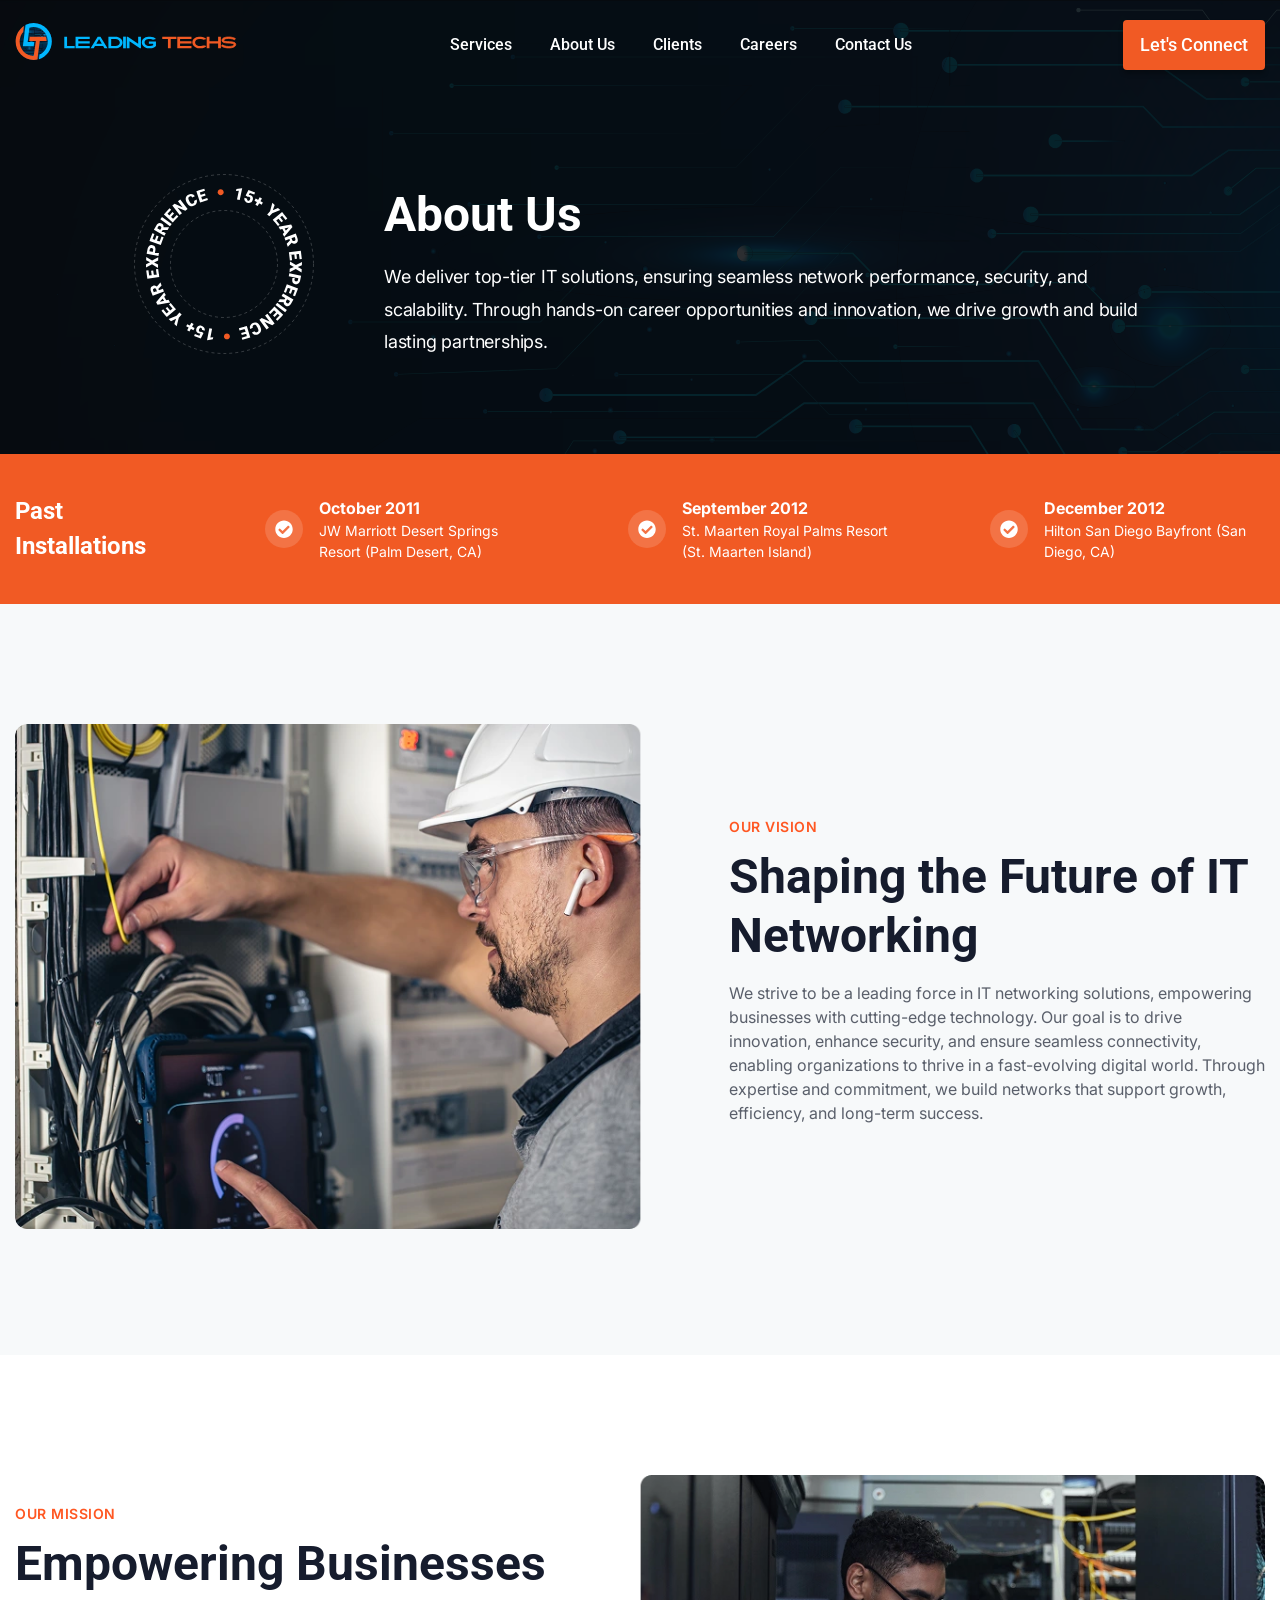
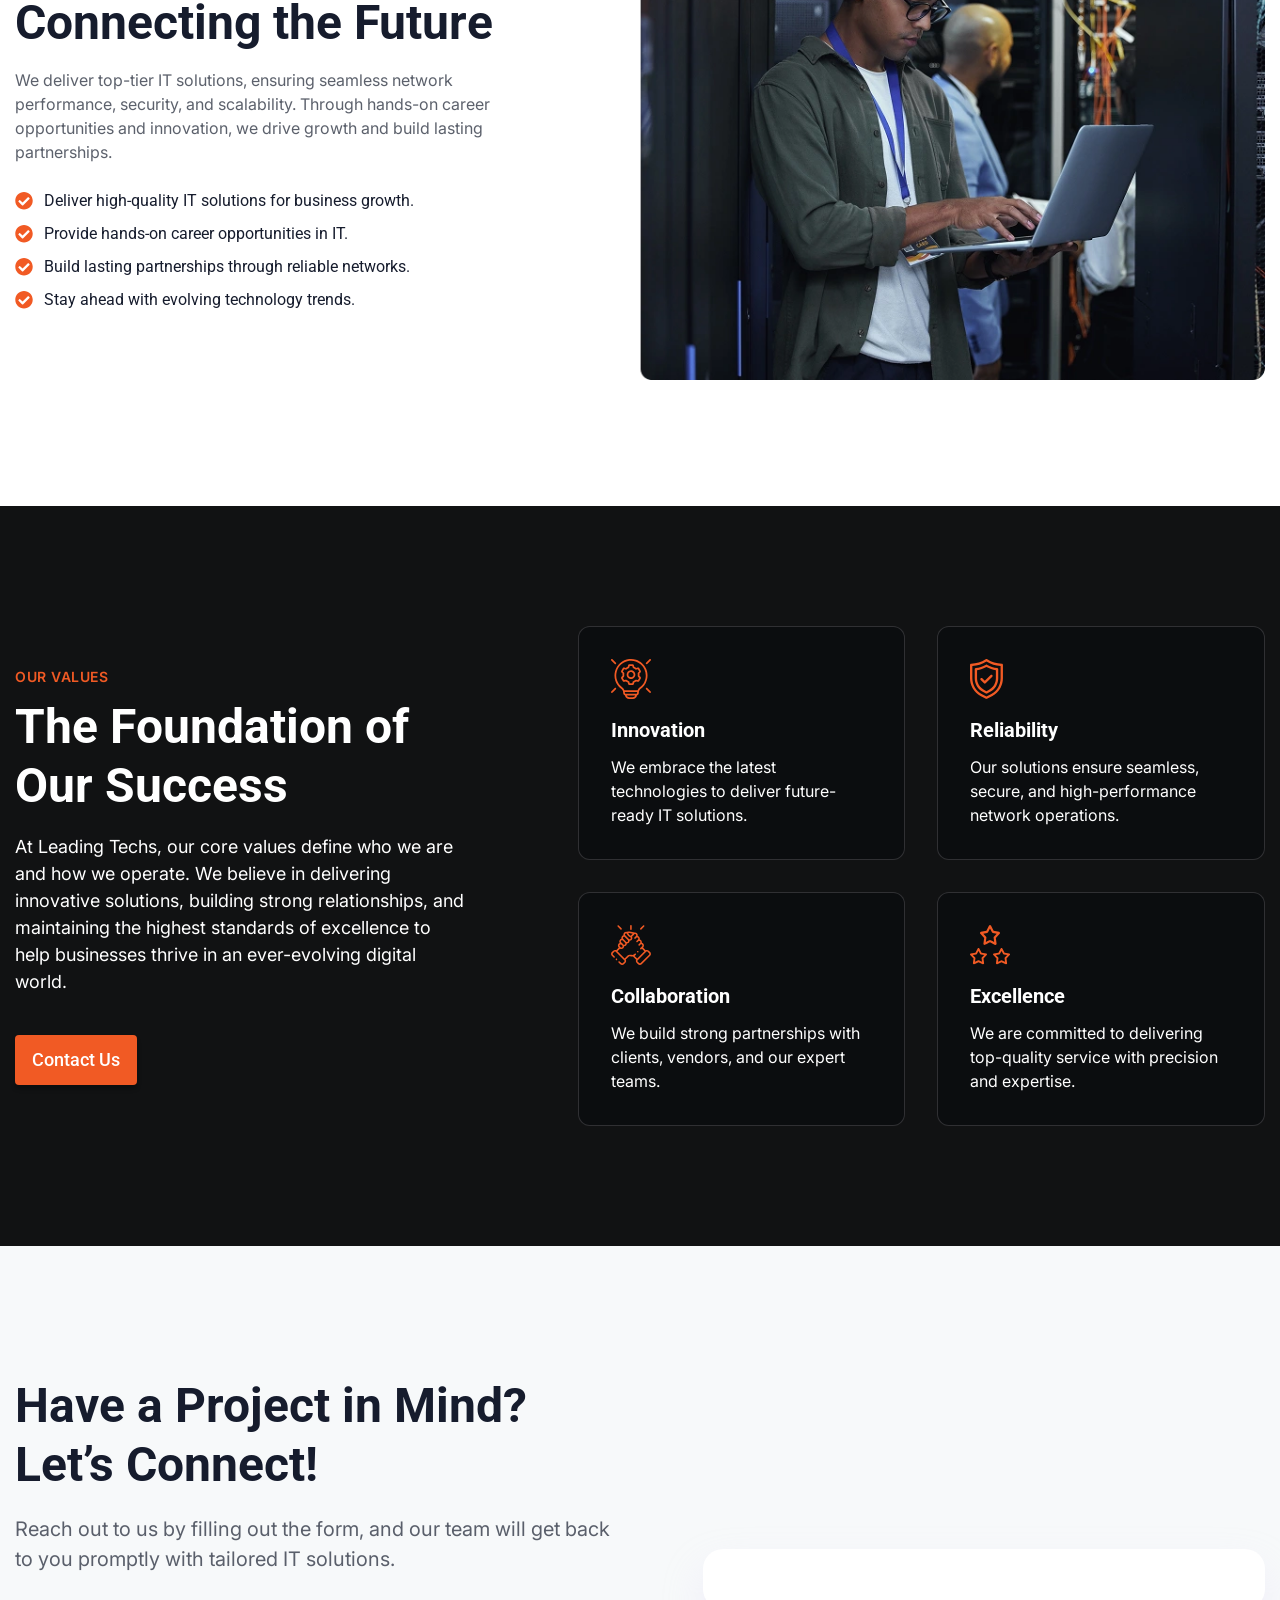
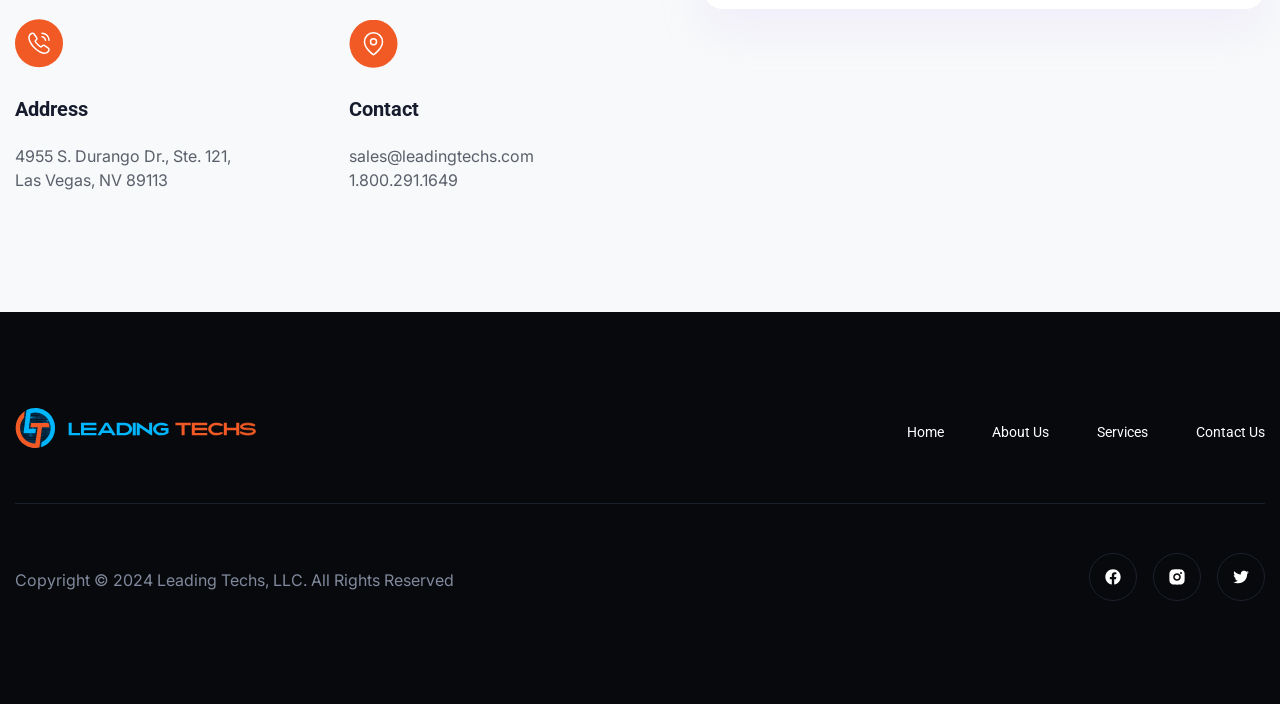
==== about-us.html @ e513c404 "new website deployment" ====
<!DOCTYPE html>
<html lang="en">
<head>
    <meta charset="UTF-8">
    <meta name="viewport" content="width=device-width, initial-scale=1.0">
    <meta name="description" content="Learn about Leading Tech Solutions – our mission, values, and commitment to delivering top-notch technology services that empower businesses worldwide." />
    <title>LeadingTechs - About Us</title>
    <link rel="icon" sizes="32x32" href="/images/favicon.png" />

    <!-- CSS Files -->
    <link rel="stylesheet" href="/css/style.css">
    <link rel="stylesheet" href="/css/about-us.css">
    <link rel="stylesheet" href="/css/header.css">

    <!-- Google Fonts (Optimized) -->
    <link rel="preconnect" href="https://fonts.gstatic.com" crossorigin>
    <link rel="preload" href="https://fonts.googleapis.com/css2?family=Inter:wght@100..900&family=Roboto:wght@100..900&display=swap" as="style" onload="this.onload=null;this.rel='stylesheet'">
    <noscript>
    <link rel="stylesheet" href="https://fonts.googleapis.com/css2?family=Inter:wght@100..900&family=Roboto:wght@100..900&display=swap">
    </noscript>

    <style>
        .sub-banner .d-flex{max-width:1012px;margin:auto}.sub-banner .img-block{width:180px}.sub-banner .img-block+.banner-content{width:calc(100% - 250px)}.sub-banner .img-block img{animation:30s linear infinite rotateImage}@keyframes rotateImage{0%{transform:rotate(0)}100%{transform:rotate(360deg)}}.highlighter{background-color:#f15a24;padding-top:40px;padding-bottom:40px}.highlighter *{color:#fff}.highlighter h2{font-size:24px;line-height:1.45;margin:0}.highlighter .block{width:22%}.highlighter .block:first-child{width:13%}.highlighter .img-block{background:#f37345;width:38px;height:38px;border-radius:50%;display:flex;align-items:center;justify-content:center}.highlighter .content{width:calc(100% - 54px)}.highlighter p{font-size:14px;margin:0}.highlighter p strong{font-size:16px}
        @media (max-width:1199px){.highlighter p{font-size:12px}.highlighter h2{font-size:22px;line-height:1.3}}@media (max-width:991px){.highlighter .block{width:32%}.highlighter .block:first-child{width:100%}.highlighter h2 br{display:none}.highlighter h2{text-align:center;margin-bottom:20px}}@media (max-width:767px){.sub-banner .img-block+.banner-content{width:100%}.sub-banner .img-block{width:180px;margin:auto}.sub-banner h1{text-align:center}.highlighter .block{width:100%;margin-bottom:20px}.highlighter p{font-size:14px}.highlighter h2{text-align:left}.highlighter h2 br{display:block}}
        .main-header{position:absolute;z-index:9999;width:100%;padding-top:20px;background:0 0}.main-header .container{display:flex;align-items:center;justify-content:space-between}.main-header .logo{width:224px;display:flex;align-items:center;z-index:1}.main-header nav.main-nav{display:flex;align-items:center}.main-header nav.main-nav ul{display:flex;gap:38px;list-style:none}.main-header nav.main-nav li a{color:#fff;font-size:16px;font-weight:500;text-decoration:none;transition:.3s ease-in-out}.main-header nav.main-nav li a:hover{color:#00b7ff}.hamburger{display:none;cursor:pointer;flex-direction:column;gap:5px}.hamburger div{width:30px;height:3px;background-color:#fff;transition:.3s}@media (max-width:991px){.hamburger{display:flex;z-index:1}.main-header nav.main-nav{position:fixed;top:0;left:0;width:100%;height:100vh;background:rgba(0,0,0,.98);flex-direction:column;align-items:center;justify-content:center;transform:translateY(-100%);transition:transform .3s}.main-header nav.main-nav ul{flex-direction:column;gap:20px}.main-header nav.main-nav.active{transform:translateY(0)}.hamburger.active div:first-child{transform:rotate(45deg) translate(5px,5px)}.hamburger.active div:nth-child(2){opacity:0}.hamburger.active div:nth-child(3){transform:rotate(-45deg) translate(5px,-5px)}header .button-block{display:none}.main-header.alt nav.main-nav{background:#fff}}.main-header.alt{padding-bottom:20px;border-bottom:1px solid #161C2D1A}.main-header.alt nav.main-nav li a{color:#161c2d}.main-header.alt .hamburger div{background-color:#161c2d}
    </style>
</head>
<body>
    <header class="main-header">
        <div class="container header-menus d-flex">
            <div class="logo">
                <a href="/"><img src="/images/LTlolo.svg" alt="Logo"></a>
            </div>
            
            <!-- Hamburger Menu -->
            <div class="hamburger">
                <div></div>
                <div></div>
                <div></div>
            </div>
    
            <nav class="main-nav d-flex">
                <ul class="d-flex">
                    <li><a href="/services.html">Services</a></li>
                    <li><a href="/about-us.html">About Us</a></li>
                    <li><a href="/clients.html">Clients</a></li>
                    <li><a href="/careers.html">Careers</a></li>
                    <li><a href="/contact-us.html">Contact Us</a></li>
                </ul>
            </nav>
            
            <div class="button-block">
                <a class="btn" href="/contact-us.html">Let's Connect</a>
            </div>
        </div>
    </header>
    <script>
        document.querySelector('.hamburger').addEventListener('click', function() {
            this.classList.toggle('active');
            document.querySelector('.main-nav').classList.toggle('active');
        });
        </script>
    <section class="sub-banner bg-img" style="background: url('/images/sub-banner-bg.svg');">
        <div class="container">
            <div class="d-flex">
                <div class="img-block">
                    <img src="/images/roundedText.svg" alt="about us">
                </div>
                <div class="banner-content">
                    <h1>About Us</h1>
                    <p>We deliver top-tier IT solutions, ensuring seamless network performance, security, and scalability. Through hands-on career opportunities and innovation, we drive growth and build lasting partnerships.</p>
                </div>
            </div>
        </div>
    </section>
    
    <section class="highlighter">
        <div class="container">
            <div class="d-flex">
                <div class="block">
                    <h2>Past <br>Installations</h2>
                </div>
                <div class="block d-flex">
                    <div class="img-block">
                        <img src="/images/Symbol.svg" alt="list icon">
                    </div>
                    <div class="content">
                        <p><strong>October 2011</strong></p>
                        <p>JW Marriott Desert Springs Resort (Palm Desert, CA)</p>
                    </div>
                </div>
                <div class="block d-flex">
                    <div class="img-block">
                        <img src="/images/Symbol.svg" alt="list icon">
                    </div>
                    <div class="content">
                        <p><strong>September 2012</strong></p>
                        <p>St. Maarten Royal Palms Resort (St. Maarten Island)</p>
                    </div>
                </div>
                <div class="block d-flex">
                    <div class="img-block">
                        <img src="/images/Symbol.svg" alt="list icon">
                    </div>
                    <div class="content">
                        <p><strong>December 2012</strong></p>
                        <p>Hilton San Diego Bayfront (San Diego, CA)</p>
                    </div>
                </div>
            </div>
        </div>
    </section>

    <section class="image-text-section p-sec">
        <div class="container">
            <div class="image-text-container">
                <div class="image-text-image">
                    <img src="/images/our-vision.webp" alt="our vision">
                </div>
                <div class="image-text-content">
                    <h4 class="sub-heading">Our Vision</h4>
                    <h2>Shaping the Future of IT Networking</h2>
                    <p>We strive to be a leading force in IT networking solutions, empowering businesses with cutting-edge technology. Our goal is to drive innovation, enhance security, and ensure seamless connectivity, enabling organizations to thrive in a fast-evolving digital world. Through expertise and commitment, we build networks that support growth, efficiency, and long-term success.</p>
                </div>
            </div>
        </div>
    </section>

    <section class="image-text-section p-sec alt">
        <div class="container">
            <div class="image-text-container">
                <div class="image-text-content">
                    <h4 class="sub-heading">Our Mission</h4>
                    <h2>Empowering Businesses Connecting the Future</h2>
                    <p>We deliver top-tier IT solutions, ensuring seamless network performance, security, and scalability. Through hands-on career opportunities and innovation, we drive growth and build lasting partnerships.</p>
                    <ul>
                        <li>Deliver high-quality IT solutions for business growth.</li>
                        <li>Provide hands-on career opportunities in IT.</li>
                        <li>Build lasting partnerships through reliable networks.</li>
                        <li>Stay ahead with evolving technology trends.</li>
                    </ul>
                </div>
                <div class="image-text-image">
                    <img src="/images/our-mission.webp" alt="our vision">
                </div>
            </div>
        </div>
    </section>

    <section class="dark-section p-sec bg-img" style="background-image: url(image/ltbg.svg);">
        <div class="container">
            <div class="dark-section-container d-flex">
                <div class="dark-section-content">
                    <h4 class="sub-heading">Our Values</h4>
                    <h2>The Foundation of Our Success</h2>
                    <p>At Leading Techs, our core values define who we are and how we operate. We believe in delivering innovative solutions, building strong relationships, and maintaining the highest standards of excellence to help businesses thrive in an ever-evolving digital world.</p>
                    <div class="btn-wrapper">
                        <a href="/contact-us.html" class="btn">Contact Us</a>
                    </div>
                </div>
                <div class="dark-section-blocks d-flex">
                    <div class="block">
                        <img src="/images/innovation.svg" alt="innovation">
                        <h5>Innovation</h5>
                        <p>We embrace the latest technologies to deliver future-ready IT solutions.</p>
                    </div>
                    <div class="block">
                        <img src="/images/reliability.svg" alt="reliability">
                        <h5>Reliability</h5>
                        <p>Our solutions ensure seamless, secure, and high-performance network operations.</p>
                    </div>
                    <div class="block">
                        <img src="/images/collaboration.svg" alt="collaboration">
                        <h5>Collaboration</h5>
                        <p>We build strong partnerships with clients, vendors, and our expert teams.</p>
                    </div>
                    <div class="block">
                        <img src="/images/excellence.svg" alt="excellence">
                        <h5>Excellence</h5>
                        <p>We are committed to delivering top-quality service with precision and expertise.</p>
                    </div>
                </div>
            </div>
        </div>
    </section>

    <section class="lets-connect p-sec">
        <div class="container">
            <div class="lets-container d-flex">
                <div class="lets-content">
                    <h2>Have a Project in Mind? Let’s Connect!</h2>
                    <p>Reach out to us by filling out the form, and our team will get back to you promptly with tailored IT solutions.</p>
                    <div class="connect-block d-flex">
                        <div class="block">
                            <img src="/images/phone.svg" alt="address">
                            <h3>Address</h3>
                            <a href="https://maps.app.goo.gl/RTyQ8Wx6tNKeZ7qL9" target="_blank">4955 S. Durango Dr., Ste. 121, Las Vegas, NV 89113</a>
                        </div>
                        <div class="block">
                            <img src="/images/address.svg" alt="address">
                            <h3>Contact</h3>
                            <a href="mailto:sales@leadingtechs.com">sales@leadingtechs.com</a><br>
                            <a href="tel:18002911649">1.800.291.1649</a>
                        </div>
                    </div>
                </div>
                <div class="lets-form">
                    <script src="https://js-na2.hsforms.net/forms/embed/241984039.js" defer></script>
                    <div class="hs-form-frame" data-region="na2" data-form-id="501022cb-259d-4c33-9396-52bf2ca8b881" data-portal-id="241984039"></div>
                </div>
            </div>
        </div>
    </section>

    <footer>
        <div class="container">
            <div class="d-flex">
                <div class="footer-logo">
                    <a href="/"><img src="/images/LTlolo.svg" alt="Logo"></a>
                </div>
                <nav class="main-nav d-flex">
                    <ul class="d-flex">
                        <li><a href="/">Home</a></li>
                        <li><a href="/about-us.html">About Us</a></li>
                        <li><a href="/services.html">Services</a></li>
                        <li><a href="contact-us.html">Contact Us</a></li>
                    </ul>
                </nav>
            </div>
            <hr>
            <div class="footer-bottom">
                <div class="d-flex">
                    <div class="content">
                        <p>Copyright © 2024 Leading Techs, LLC. All Rights Reserved</p>
                    </div>
                    <div class="social">
                        <ul class="d-flex">
                            <li><a href="#"><img src="/images/facebook.svg" alt="facebook"></a></li>
                            <li><a href="#"><img src="/images/instagram.svg" alt="instagram"></a></li>
                            <li><a href="#"><img src="/images/twitter.svg" alt="twitter"></a></li>
                        </ul>
                    </div>
                </div>
            </div>
        </div>
    </footer>
</body>
</html>
---- css/style.css ----
body,h3{line-height:1.5}h1,h3{font-weight:700;text-align:left}.m-0,body,ul{margin:0}a,ul li{display:inline-block}*,.service-slider{box-sizing:border-box}.next,.prev,a{cursor:pointer}.btn,.next,.prev,.sub-banner *{color:#fff}.connect-block a,.sub-heading,body{font-family:Inter,serif}html{scroll-behavior:smooth}body{font-size:16px;color:#161c2d}a,h1,h2,h3{font-family:Roboto,serif}a{text-decoration:none}img{max-width:100%}h1{font-size:56px;line-height:1.2;margin-top:10px;margin-bottom:10px}h2{font-size:48px;font-weight:700;line-height:1.23;margin:10px 0}h3{font-size:20px}.sub-banner.alt p,p{color:#161C2DB2}.sub-heading{font-size:14px;font-weight:600;line-height:20px;letter-spacing:.5px;text-transform:uppercase;margin:0 0 8px}.btn,footer nav a,ul li{font-family:Roboto,serif}.container{max-width:1310px;width:100%;padding:0 15px;margin:0 auto}.btn{position:relative;padding:12px 16px;text-align:center;font-size:18px;font-weight:500;line-height:24px;transition:.3s ease-in-out;border-radius:4px;z-index:1;background:#f15a24;box-shadow:0 4px 4px 0 #00000040;border:.8px solid;border-image-source:linear-gradient(135deg,rgba(255,255,255,0.48) 0%,rgba(255,255,255,0.0001) 47.8%,rgba(255,255,255,0.0001) 52.71%,rgba(255,255,255,0.24) 98.66%)}.btn:hover{background-color:#00b7ff;color:#000}.d-flex{display:flex;flex-wrap:wrap;justify-content:space-between;align-items:center}.bg-img{background-size:cover!important;background-position:top!important;background-repeat:no-repeat!important}ul{list-style:none;padding:0}.slider-container{position:relative;width:100%;max-width:800px;margin:auto;overflow:hidden;display:flex;align-items:center}.slider-wrapper{display:flex;transition:transform .5s ease-in-out;width:200%}.service-slider{min-width:100%;text-align:center;padding:20px}.next,.prev{position:absolute;top:50%;transform:translateY(-50%);background-color:rgba(0,0,0,.5);border:none;padding:10px}.prev{left:0}.next{right:0}.next:hover,.prev:hover{background-color:rgba(0,0,0,.8)}footer{background:#07090d;padding-top:96px;padding-bottom:96px}footer nav a{font-size:14px;line-height:1.6;color:#fff}footer nav a:hover{color:#00b7ff}footer nav ul{gap:48px}.footer-bottom p{color:#818a9c}.social ul{gap:16px}footer hr{border:0;border-top:1px solid #1b212c;margin-top:48px;margin-bottom:48px}.image-text-section{background-color:#f7f9fa;overflow:hidden}.image-text-container{display:flex;align-items:center;justify-content:space-between;gap:40px}.image-text-image{position:relative;width:53%}.image-text-image img{width:100%;height:auto;border-radius:12px}.image-text-content{max-width:536px;width:47%}.image-text-content .sub-heading{color:#ff5722}.image-text-content ul{padding-top:8px;margin-bottom:37px}.image-text-content li{position:relative;padding-left:29px;font-size:16px;color:#161c2d;margin-bottom:8px;width:100%}.image-text-content li:before{content:url("data:image/svg+xml,%3Csvg xmlns='http://www.w3.org/2000/svg' width='18' height='18' viewBox='0 0 18 18' fill='none'%3E%3Cpath d='M17.7188 8.75C17.7188 13.5664 13.7812 17.4688 9 17.4688C4.18359 17.4688 0.28125 13.5664 0.28125 8.75C0.28125 3.96875 4.18359 0.03125 9 0.03125C13.7812 0.03125 17.7188 3.96875 17.7188 8.75ZM7.98047 13.3906L14.4492 6.92188C14.6602 6.71094 14.6602 6.32422 14.4492 6.11328L13.6406 5.33984C13.4297 5.09375 13.0781 5.09375 12.8672 5.33984L7.59375 10.6133L5.09766 8.15234C4.88672 7.90625 4.53516 7.90625 4.32422 8.15234L3.51562 8.92578C3.30469 9.13672 3.30469 9.52344 3.51562 9.73438L7.17188 13.3906C7.38281 13.6016 7.76953 13.6016 7.98047 13.3906Z' fill='%23F15A24'/%3E%3C/svg%3E");position:absolute;left:0;top:3px}.image-text-section.alt{background-color:#fff}.sub-banner{background-color:#07090d!important;min-height:448px;padding-top:174px;padding-bottom:94px;gap:56px}.sub-banner.alt{background-color:transparent!important;padding-top:160px;padding-bottom:75px;min-height:auto}.sub-banner h1{font-size:48px}.sub-banner p{font-size:18px;line-height:1.8;letter-spacing:-.2px;margin-bottom:0}.sub-banner.alt h1{color:#161c2d}.p-sec{padding-top:120px;padding-bottom:120px}.lets-connect{background-color:#f7f9fa}.lets-container{gap:40px}.lets-container .lets-content{width:48%;max-width:608px}.lets-container .lets-form{width:45%}.connect-block{max-width:570px;gap:4%;margin-top:45px}.connect-block .block{width:48%;max-width:236px}.connect-block a{color:#161C2DB2}.lets-connect p{font-size:20px}.lets-form h3{padding:0 40px;margin-bottom:-16px;margin-top:10px;font-size:28px;font-weight:500;position:relative}.lets-connect input{border:1px solid #161C2D33;padding:18px;border-radius:8px;width:100%;font-size:17px}.lets-connect .form-field{padding-bottom:24px}.lets-connect .lets-container .lets-form{background:#fff;box-shadow:0 20px 40px 0 #dfd1FA40;padding:30px 0;border-radius:20px}.sub-banner-container{max-width:786px;margin:auto;text-align:center}.sub-banner-container h1{text-align:center;max-width:initial}@media (max-width:1199px){.image-text-content li{width:100%}.image-text-content ul{padding-top:0;margin-bottom:17px}.p-sec{padding-top:90px;padding-bottom:90px}h2{font-size:38px}}@media (max-width:991px){.p-sec{padding-top:60px;padding-bottom:60px}.image-text-container{gap:20px;flex-wrap:wrap}.image-text-image{width:100%;max-width:600px;margin:50px auto 0;order:1}.image-text-content{max-width:100%;width:100%}.lets-connect form{padding:42px 20px 30px;border-radius:20px}.connect-block a{font-size:13px}h1{font-size:46px;max-width:500px}h2{font-size:29px}}@media (max-width:767px){footer nav ul{gap:18px;margin-top:30px}footer .main-nav ul li{display:block;width:100%}.lets-container .lets-content,.lets-container .lets-form,footer nav.main-nav{width:100%}h1{font-size:35px}h2{font-size:27px}.sub-banner{padding-top:120px;padding-bottom:54px}.banner-content,.sub-banner-container .banner-content h1{text-align:left}footer nav.main-nav ul{display:block;margin-top:20px}footer nav.main-nav ul li{display:list-item;margin-top:10px}.footer-bottom .content,.footer-bottom .social{margin:auto}.footer-bottom p{font-size:12px;text-align:center;margin-top:0}footer hr{margin-top:38px!important;margin-bottom:30px!important}footer{background:#07090d;padding-top:66px!important;padding-bottom:40px!important}}
---- css/about-us.css ----
.dark-section{background-color:#111213}.dark-section *{color:#fff}.dark-section h4{color:#f15a24}.dark-section-content{width:40%;max-width:453px}.dark-section-content p{font-size:18px}.dark-section-blocks{width:55%;gap:32px;align-items:unset!important}.dark-section-container{gap:5%}.dark-section .block{background:#07090D80;border:1px solid #fffFFF26;border-radius:12px;padding:32px;width:calc(50% - 16px)}.dark-section h5{margin:10px 0;font-size:20px;line-height:1.5;font-family:Roboto,serif}.dark-section-blocks p{margin:0}.dark-section .btn-wrapper{margin-top:40px}@media (max-width:1199px){.dark-section .block{padding:19px}.dark-section-content p{font-size:16px}.dark-section-blocks p{font-size:14px}}@media (max-width:991px){.dark-section-blocks,.dark-section-content{width:100%}.dark-section-content{max-width:initial;margin-bottom:40px}}@media (max-width:767px){.dark-section-blocks{gap:10px}.dark-section .block{padding:16px;width:calc(50% - 5px)}}
---- css/header.css ----
/* Main Header Styles */
.main-header {
    position: absolute;
    z-index: 9999;
    width: 100%;
    padding-top: 20px;
    background: transparent;
}
.main-header .container {
    display: flex;
    align-items: center;
    justify-content: space-between;
}
.main-header .logo {
    width: 224px;
    display: flex;
    align-items: center;
    z-index: 1;
}
.main-header nav.main-nav {
    display: flex;
    align-items: center;
}
.main-header nav.main-nav ul {
    display: flex;
    gap: 38px;
    list-style: none;
}
.main-header nav.main-nav li a {
    color: #fff;
    font-size: 16px;
    font-weight: 500;
    text-decoration: none;
    transition: all .3s ease-in-out;
}
.main-header nav.main-nav li a:hover {
    color: #00B7FF;
}
/* Hamburger Menu Styles */
.hamburger {
    display: none;
    cursor: pointer;
    flex-direction: column;
    gap: 5px;
}
.hamburger div {
    width: 30px;
    height: 3px;
    background-color: white;
    transition: all 0.3s ease;
}

/* Responsive Menu */
@media (max-width: 991px) {
    .hamburger {
        display: flex;
        z-index: 1;
    }
    .main-header nav.main-nav {
        position: fixed;
        top: 0;
        left: 0;
        width: 100%;
        height: 100vh;
        background: rgba(0, 0, 0, 0.98);
        flex-direction: column;
        align-items: center;
        justify-content: center;
        transform: translateY(-100%);
        transition: transform 0.3s ease;
    }
    .main-header nav.main-nav ul {
        flex-direction: column;
        gap: 20px;
    }
    .main-header nav.main-nav.active {
        transform: translateY(0);
    }
    /* Hamburger Animation */
    .hamburger.active div:nth-child(1) {
        transform: rotate(45deg) translate(5px, 5px);
    }
    .hamburger.active div:nth-child(2) {
        opacity: 0;
    }
    .hamburger.active div:nth-child(3) {
        transform: rotate(-45deg) translate(5px, -5px);
    }
    header .button-block {
        display: none;
    }
    .main-header.alt nav.main-nav {
        background: #fff;
    }
}
.d-flex {
    align-items: center;
} 
.slider-container {
    position: relative;
    width: 100%;
    max-width: 800px;
    margin: auto;
    overflow: hidden;
    display: flex;
    align-items: center;
}
.slider-wrapper {
    display: flex;
    transition: transform 0.5s ease-in-out;
    width: 200%; /* Adjust based on the number of slides */
}
.service-slider {
    min-width: 100%;
    box-sizing: border-box;
    text-align: center;
    padding: 20px;
}

.prev, .next {
    position: absolute;
    top: 50%;
    transform: translateY(-50%);
    background-color: rgba(0, 0, 0, 0.5);
    color: white;
    border: none;
    padding: 10px;
    cursor: pointer;
}

.prev { left: 0; }
.next { right: 0; }

.prev:hover, .next:hover {
    background-color: rgba(0, 0, 0, 0.8);
}

footer {
    background: #07090D;
    padding-top: 96px;
    padding-bottom: 96px;
}
footer nav a {
    font-size: 14px;
    line-height: 1.6;
    font-family: "Roboto", serif;
    color: #fff;
}
footer nav a:hover {
    color: #00B7FF;
}
footer nav ul {
    gap: 48px;
}
.footer-bottom p {
    color: #818A9C;
}
.social ul {
    gap: 16px;
}
footer hr {
    border: 0;
    border-top: 1px solid #1B212C;
    margin-top: 48px;
    margin-bottom: 48px;
}
.main-header.alt {
    padding-bottom: 20px;
    border-bottom: 1px solid #161C2D1A;
}
.main-header.alt nav.main-nav li a {
    color: #161C2D;
}
.main-header.alt .hamburger div {
    background-color: #161C2D;
}
@media (max-width: 767px) {
    footer {
        padding-top: 66px;
        padding-bottom: 66px;
    }
    footer nav ul {
        gap: 18px;
        margin-top: 30px;
    }
    footer .main-nav ul li {
        display: block;
        width: 100%;
    }
}
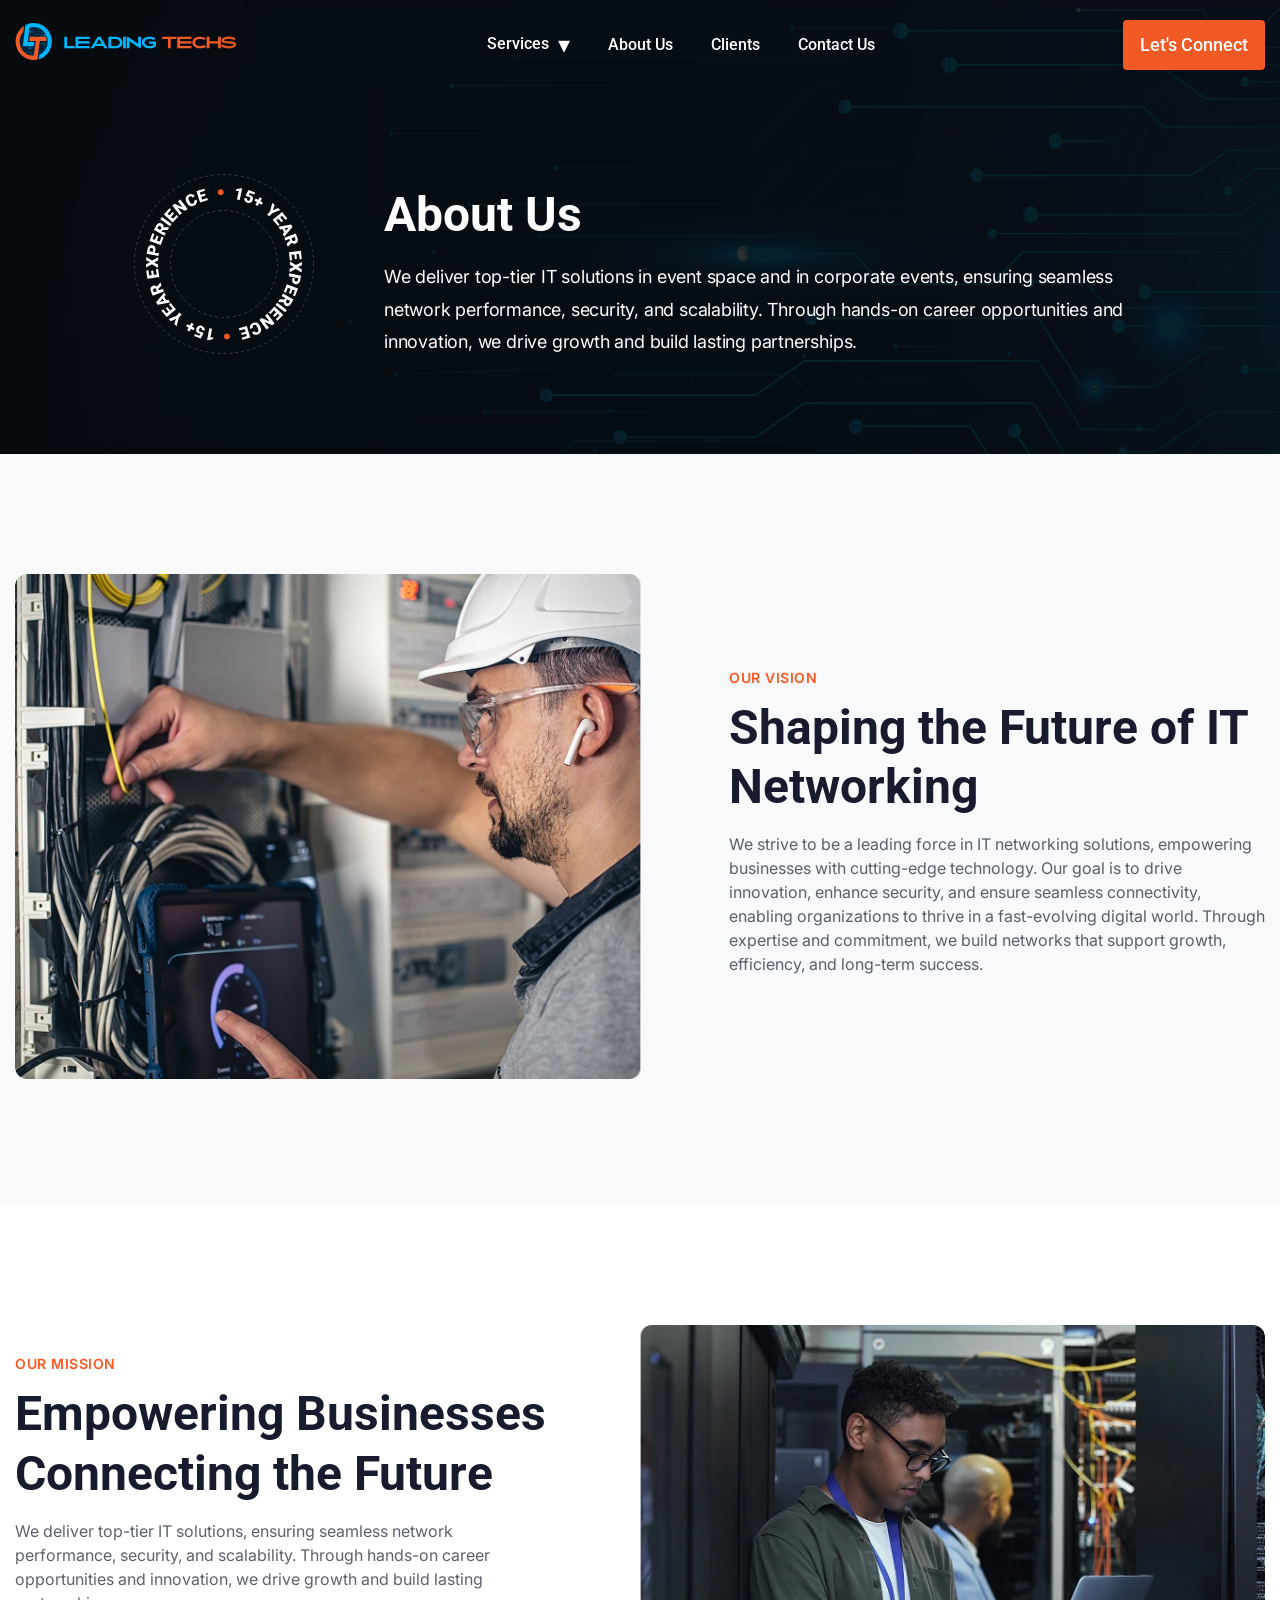
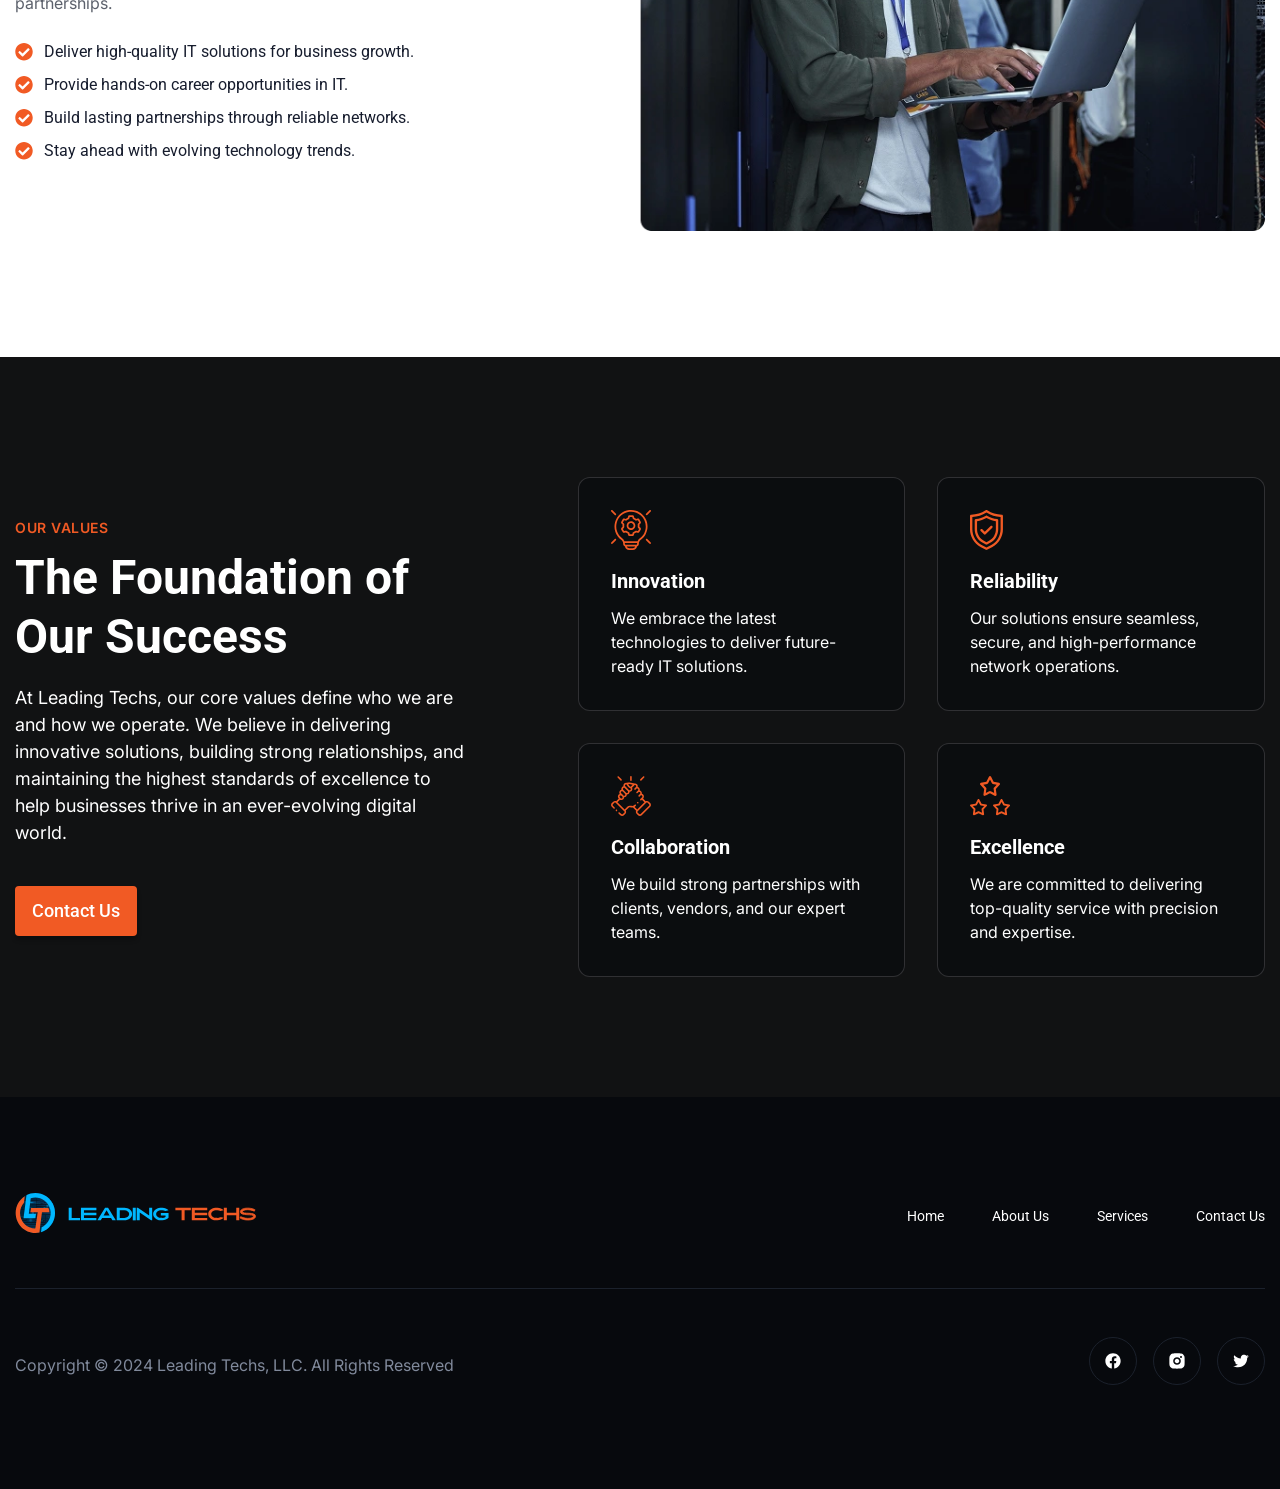
==== commit e27c87ce: "feedback updates" ====
--- a/about-us.html
+++ b/about-us.html
@@ -41,10 +41,17 @@
     
             <nav class="main-nav d-flex">
                 <ul class="d-flex">
-                    <li><a href="/services.html">Services</a></li>
+                    <li class="has-submenu">
+                        <a href="/services.html" aria-label="services page">Services <span class="caret">&#9662;</span></a>
+                        <ul class="submenu">
+                            <li><a href="/services.html#network-architecture">Network Architecture</a></li>
+                            <li><a href="/services.html#wifi-survey">WiFi Survey/Deployment</a></li>
+                            <li><a href="/services.html#network-infrastructure">Network Infrastructure</a></li>
+                            <li><a href="/services.html#event-it-support">Event IT Support Services</a></li>
+                        </ul>
+                    </li>
                     <li><a href="/about-us.html">About Us</a></li>
                     <li><a href="/clients.html">Clients</a></li>
-                    <li><a href="/careers.html">Careers</a></li>
                     <li><a href="/contact-us.html">Contact Us</a></li>
                 </ul>
             </nav>
@@ -68,13 +75,13 @@
                 </div>
                 <div class="banner-content">
                     <h1>About Us</h1>
-                    <p>We deliver top-tier IT solutions, ensuring seamless network performance, security, and scalability. Through hands-on career opportunities and innovation, we drive growth and build lasting partnerships.</p>
+                    <p>We deliver top-tier IT solutions in event space and in corporate events, ensuring seamless network performance, security, and scalability. Through hands-on career opportunities and innovation, we drive growth and build lasting partnerships.</p>
                 </div>
             </div>
         </div>
     </section>
     
-    <section class="highlighter">
+    <!-- <section class="highlighter">
         <div class="container">
             <div class="d-flex">
                 <div class="block">
@@ -82,7 +89,7 @@
                 </div>
                 <div class="block d-flex">
                     <div class="img-block">
-                        <img src="/images/Symbol.svg" alt="list icon">
+                        <img src="images/Symbol.svg" alt="list icon">
                     </div>
                     <div class="content">
                         <p><strong>October 2011</strong></p>
@@ -91,7 +98,7 @@
                 </div>
                 <div class="block d-flex">
                     <div class="img-block">
-                        <img src="/images/Symbol.svg" alt="list icon">
+                        <img src="images/Symbol.svg" alt="list icon">
                     </div>
                     <div class="content">
                         <p><strong>September 2012</strong></p>
@@ -100,7 +107,7 @@
                 </div>
                 <div class="block d-flex">
                     <div class="img-block">
-                        <img src="/images/Symbol.svg" alt="list icon">
+                        <img src="images/Symbol.svg" alt="list icon">
                     </div>
                     <div class="content">
                         <p><strong>December 2012</strong></p>
@@ -109,7 +116,7 @@
                 </div>
             </div>
         </div>
-    </section>
+    </section> -->
 
     <section class="image-text-section p-sec">
         <div class="container">
@@ -147,7 +154,7 @@
         </div>
     </section>
 
-    <section class="dark-section p-sec bg-img" style="background-image: url(image/ltbg.svg);">
+    <section class="dark-section p-sec bg-img" style="background-image: url(/image/ltbg.svg);">
         <div class="container">
             <div class="dark-section-container d-flex">
                 <div class="dark-section-content">
@@ -184,34 +191,6 @@
         </div>
     </section>
 
-    <section class="lets-connect p-sec">
-        <div class="container">
-            <div class="lets-container d-flex">
-                <div class="lets-content">
-                    <h2>Have a Project in Mind? Let’s Connect!</h2>
-                    <p>Reach out to us by filling out the form, and our team will get back to you promptly with tailored IT solutions.</p>
-                    <div class="connect-block d-flex">
-                        <div class="block">
-                            <img src="/images/phone.svg" alt="address">
-                            <h3>Address</h3>
-                            <a href="https://maps.app.goo.gl/RTyQ8Wx6tNKeZ7qL9" target="_blank">4955 S. Durango Dr., Ste. 121, Las Vegas, NV 89113</a>
-                        </div>
-                        <div class="block">
-                            <img src="/images/address.svg" alt="address">
-                            <h3>Contact</h3>
-                            <a href="mailto:sales@leadingtechs.com">sales@leadingtechs.com</a><br>
-                            <a href="tel:18002911649">1.800.291.1649</a>
-                        </div>
-                    </div>
-                </div>
-                <div class="lets-form">
-                    <script src="https://js-na2.hsforms.net/forms/embed/241984039.js" defer></script>
-                    <div class="hs-form-frame" data-region="na2" data-form-id="501022cb-259d-4c33-9396-52bf2ca8b881" data-portal-id="241984039"></div>
-                </div>
-            </div>
-        </div>
-    </section>
-
     <footer>
         <div class="container">
             <div class="d-flex">
@@ -223,7 +202,7 @@
                         <li><a href="/">Home</a></li>
                         <li><a href="/about-us.html">About Us</a></li>
                         <li><a href="/services.html">Services</a></li>
-                        <li><a href="contact-us.html">Contact Us</a></li>
+                        <li><a href="/contact-us.html">Contact Us</a></li>
                     </ul>
                 </nav>
             </div>
--- a/css/header.css
+++ b/css/header.css
@@ -188,4 +188,40 @@
         display: block;
         width: 100%;
     }
+}
+
+li.has-submenu {
+    position: relative;
+}
+.main-header nav.main-nav .caret {
+    font-size: 24px;
+    margin-left: 5px;
+    vertical-align: middle;
+}
+.main-header nav.main-nav .submenu {
+    display: none;
+    position: absolute;
+    top: 100%;
+    left: 0;
+    background: white;
+    list-style: none;
+    padding: 10px 0;
+    margin: 0;
+    min-width: 220px;
+    box-shadow: 0 4px 12px rgba(0, 0, 0, 0.1);
+    z-index: 999;
+}
+.main-header nav.main-nav .submenu li a {
+    display: block;
+    padding: 10px 20px;
+    white-space: nowrap;
+    color: #161c2d;
+    font-size: 15px;
+    transition: background 0.3s ease;
+}
+.main-header nav.main-nav .submenu li a:hover {
+    background-color: #f0f0f0;
+}
+.main-header nav.main-nav li.has-submenu:hover .submenu {
+    display: block;
 }
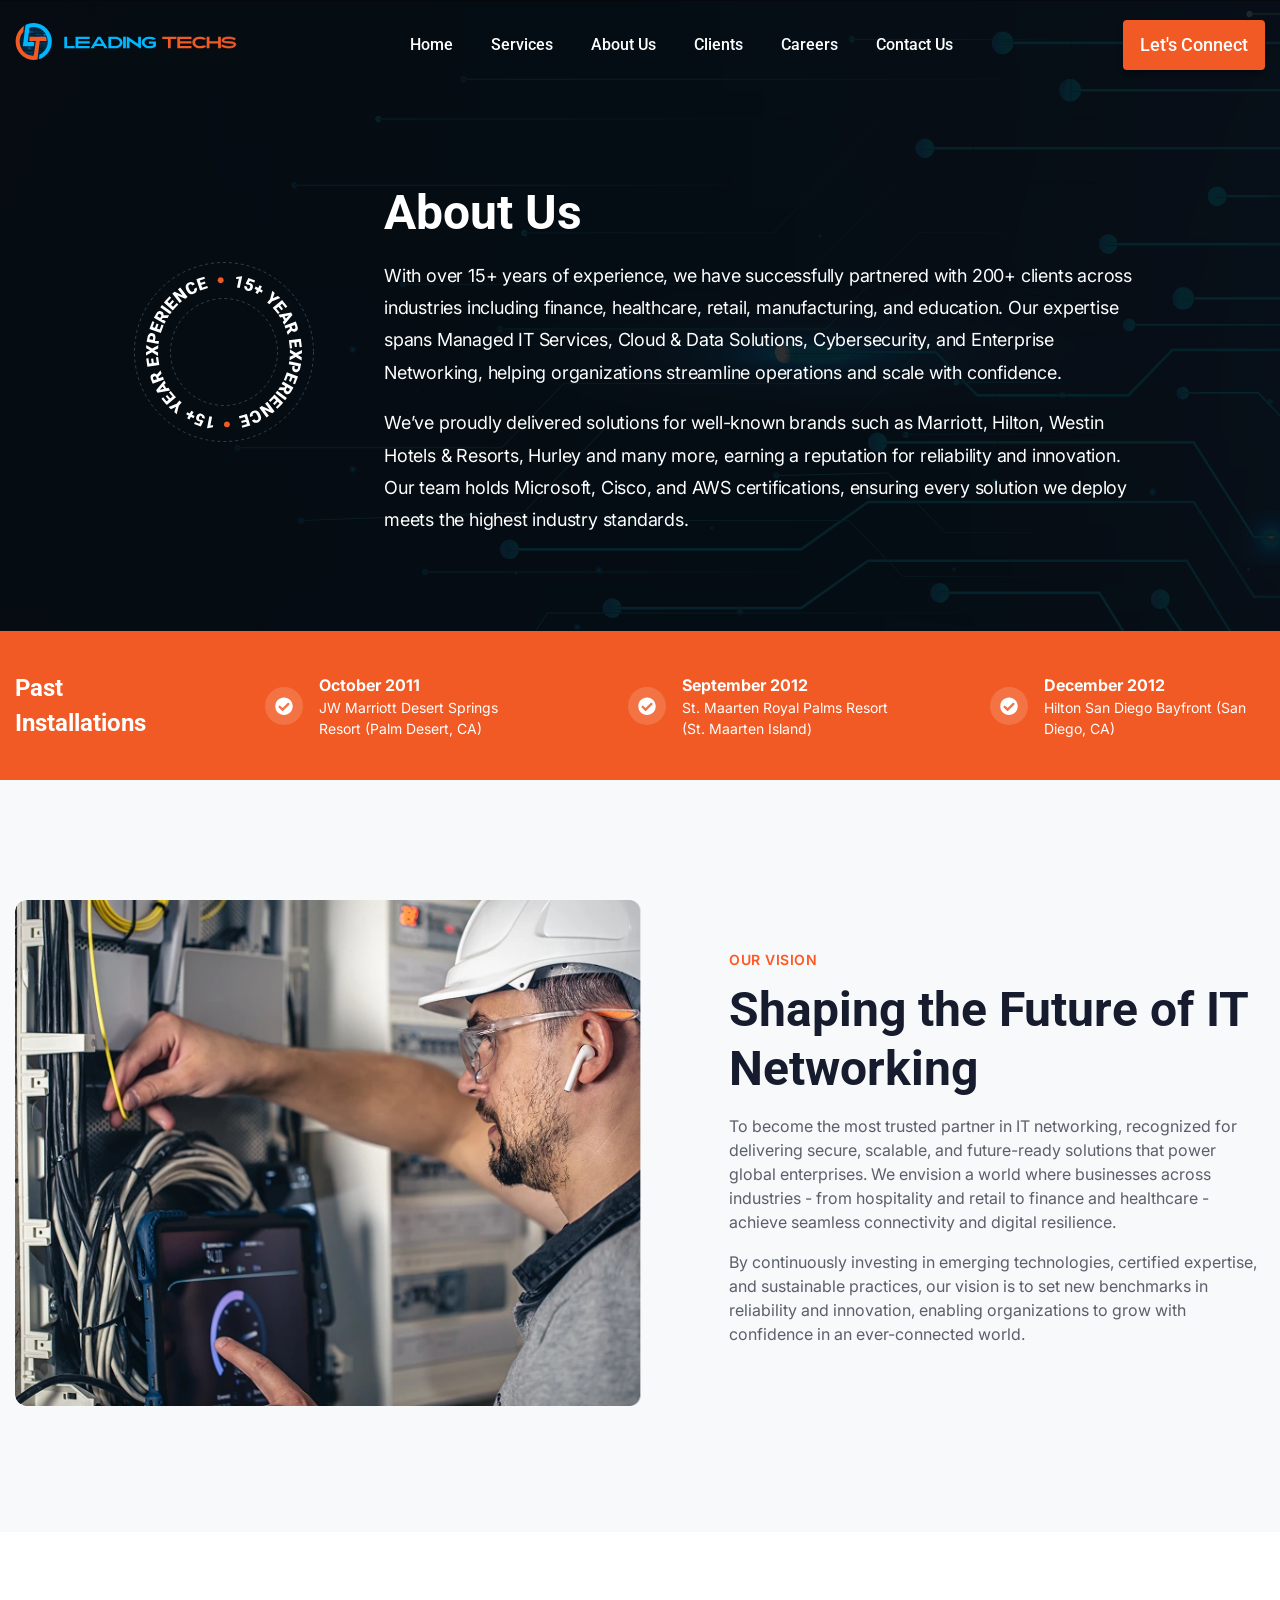
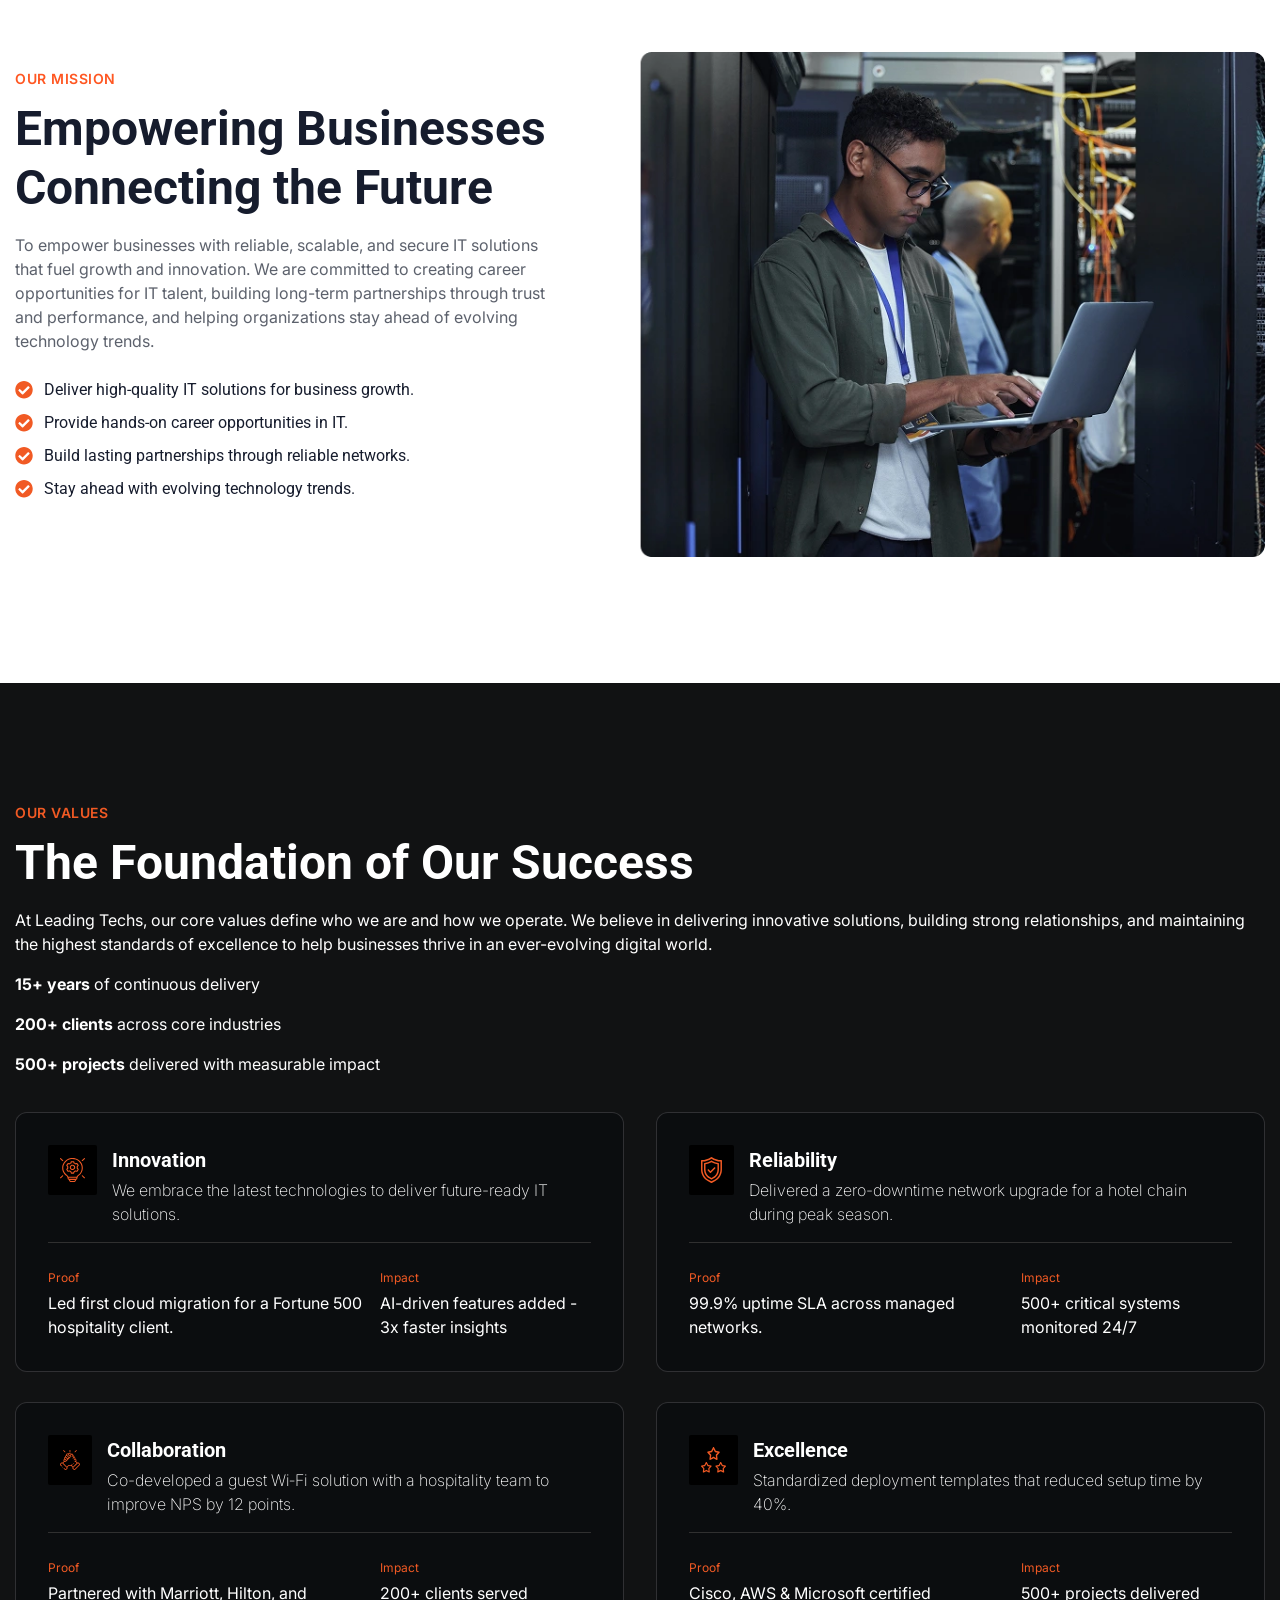
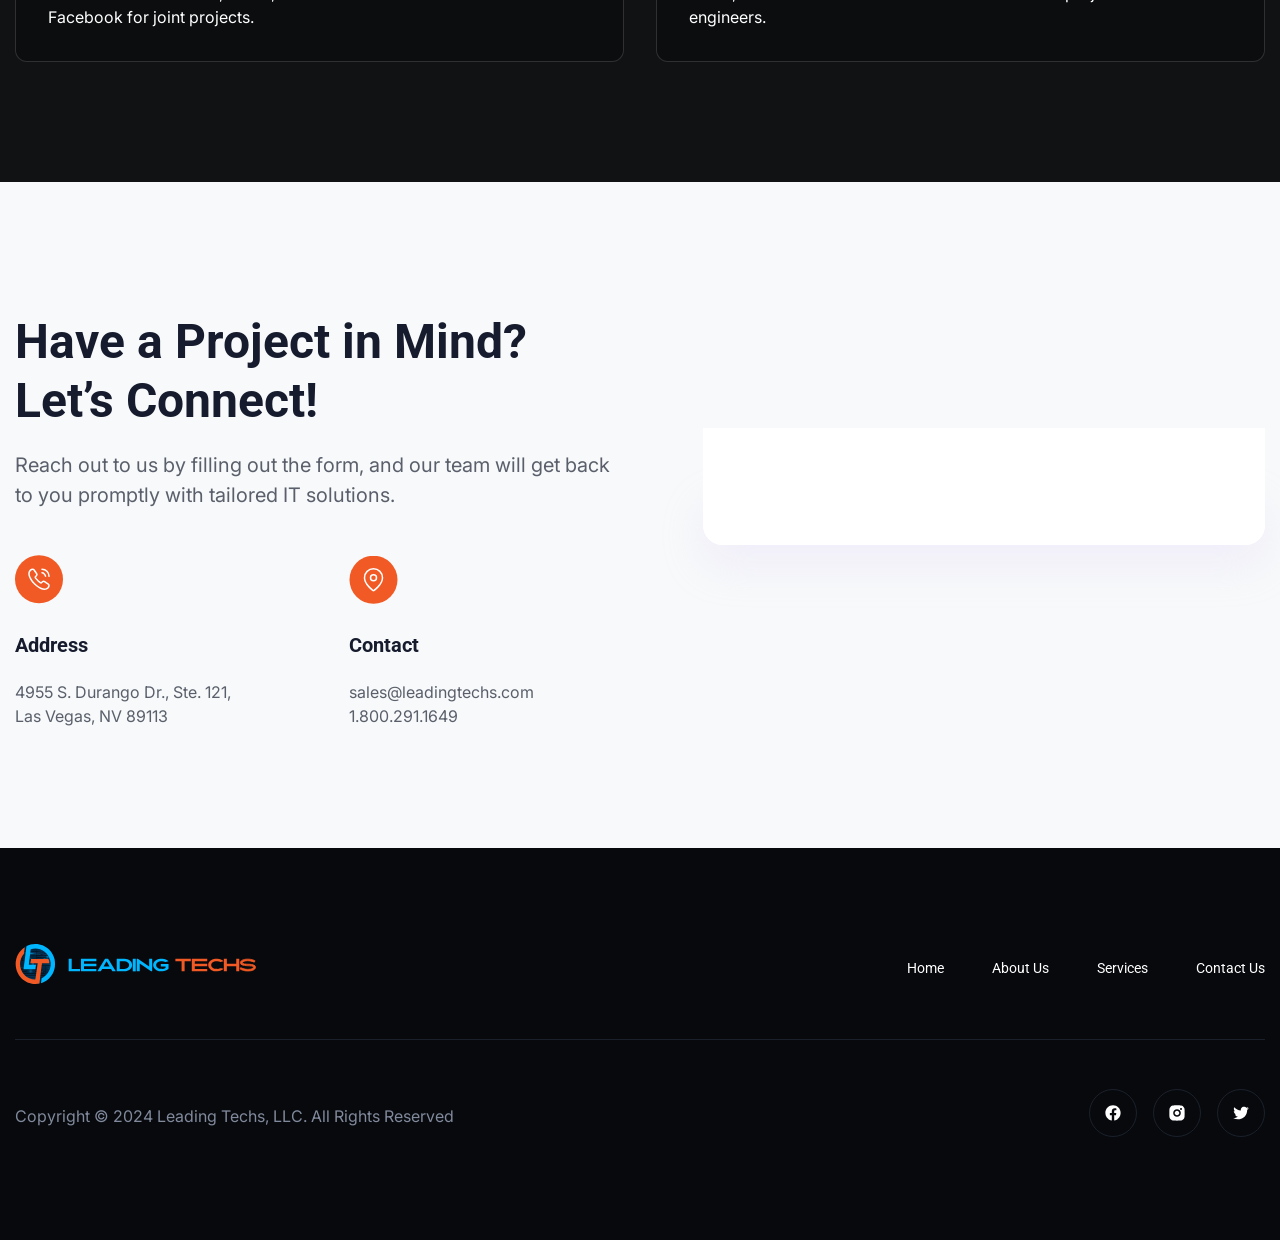
==== commit d0dbf94e: "feedback changes" ====
--- a/about-us.html
+++ b/about-us.html
@@ -41,18 +41,12 @@
     
             <nav class="main-nav d-flex">
                 <ul class="d-flex">
-                    <li class="has-submenu">
-                        <a href="/services.html" aria-label="services page">Services <span class="caret">&#9662;</span></a>
-                        <ul class="submenu">
-                            <li><a href="/services.html#network-architecture">Network Architecture</a></li>
-                            <li><a href="/services.html#wifi-survey">WiFi Survey/Deployment</a></li>
-                            <li><a href="/services.html#network-infrastructure">Network Infrastructure</a></li>
-                            <li><a href="/services.html#event-it-support">Event IT Support Services</a></li>
-                        </ul>
-                    </li>
-                    <li><a href="/about-us.html">About Us</a></li>
-                    <li><a href="/clients.html">Clients</a></li>
-                    <li><a href="/contact-us.html">Contact Us</a></li>
+                    <li><a href="/" aria-label="home page">Home</a></li>
+                    <li><a href="/services.html" aria-label="serivces page">Services</a></li>
+                    <li><a href="/about-us.html" aria-label="about-us page">About Us</a></li>
+                    <li><a href="/clients.html" aria-label="clients page">Clients</a></li>
+                    <li><a href="/careers.html" aria-label="careers page">Careers</a></li>
+                    <li><a href="/contact-us.html" aria-label="contact-us page">Contact Us</a></li>
                 </ul>
             </nav>
             
@@ -75,13 +69,14 @@
                 </div>
                 <div class="banner-content">
                     <h1>About Us</h1>
-                    <p>We deliver top-tier IT solutions in event space and in corporate events, ensuring seamless network performance, security, and scalability. Through hands-on career opportunities and innovation, we drive growth and build lasting partnerships.</p>
+                    <p>With over 15+ years of experience, we have successfully partnered with 200+ clients across industries including finance, healthcare, retail, manufacturing, and education. Our expertise spans Managed IT Services, Cloud & Data Solutions, Cybersecurity, and Enterprise Networking, helping organizations streamline operations and scale with confidence.</p>
+                    <p>We’ve proudly delivered solutions for well-known brands such as Marriott, Hilton, Westin Hotels & Resorts, Hurley and many more, earning a reputation for reliability and innovation. Our team holds Microsoft, Cisco, and AWS certifications, ensuring every solution we deploy meets the highest industry standards.</p>
                 </div>
             </div>
         </div>
     </section>
     
-    <!-- <section class="highlighter">
+    <section class="highlighter">
         <div class="container">
             <div class="d-flex">
                 <div class="block">
@@ -89,7 +84,7 @@
                 </div>
                 <div class="block d-flex">
                     <div class="img-block">
-                        <img src="images/Symbol.svg" alt="list icon">
+                        <img src="/images/Symbol.svg" alt="list icon">
                     </div>
                     <div class="content">
                         <p><strong>October 2011</strong></p>
@@ -98,7 +93,7 @@
                 </div>
                 <div class="block d-flex">
                     <div class="img-block">
-                        <img src="images/Symbol.svg" alt="list icon">
+                        <img src="/images/Symbol.svg" alt="list icon">
                     </div>
                     <div class="content">
                         <p><strong>September 2012</strong></p>
@@ -107,7 +102,7 @@
                 </div>
                 <div class="block d-flex">
                     <div class="img-block">
-                        <img src="images/Symbol.svg" alt="list icon">
+                        <img src="/images/Symbol.svg" alt="list icon">
                     </div>
                     <div class="content">
                         <p><strong>December 2012</strong></p>
@@ -116,7 +111,7 @@
                 </div>
             </div>
         </div>
-    </section> -->
+    </section>
 
     <section class="image-text-section p-sec">
         <div class="container">
@@ -127,7 +122,8 @@
                 <div class="image-text-content">
                     <h4 class="sub-heading">Our Vision</h4>
                     <h2>Shaping the Future of IT Networking</h2>
-                    <p>We strive to be a leading force in IT networking solutions, empowering businesses with cutting-edge technology. Our goal is to drive innovation, enhance security, and ensure seamless connectivity, enabling organizations to thrive in a fast-evolving digital world. Through expertise and commitment, we build networks that support growth, efficiency, and long-term success.</p>
+                    <p>To become the most trusted partner in IT networking, recognized for delivering secure, scalable, and future-ready solutions that power global enterprises. We envision a world where businesses across industries - from hospitality and retail to finance and healthcare - achieve seamless connectivity and digital resilience.</p>
+                    <p>By continuously investing in emerging technologies, certified expertise, and sustainable practices, our vision is to set new benchmarks in reliability and innovation, enabling organizations to grow with confidence in an ever-connected world.</p>
                 </div>
             </div>
         </div>
@@ -139,7 +135,7 @@
                 <div class="image-text-content">
                     <h4 class="sub-heading">Our Mission</h4>
                     <h2>Empowering Businesses Connecting the Future</h2>
-                    <p>We deliver top-tier IT solutions, ensuring seamless network performance, security, and scalability. Through hands-on career opportunities and innovation, we drive growth and build lasting partnerships.</p>
+                    <p>To empower businesses with reliable, scalable, and secure IT solutions that fuel growth and innovation. We are committed to creating career opportunities for IT talent, building long-term partnerships through trust and performance, and helping organizations stay ahead of evolving technology trends.</p>
                     <ul>
                         <li>Deliver high-quality IT solutions for business growth.</li>
                         <li>Provide hands-on career opportunities in IT.</li>
@@ -154,38 +150,130 @@
         </div>
     </section>
 
-    <section class="dark-section p-sec bg-img" style="background-image: url(/image/ltbg.svg);">
+    <section class="dark-section p-sec bg-img" style="background-image: url(image/ltbg.svg);">
         <div class="container">
             <div class="dark-section-container d-flex">
-                <div class="dark-section-content">
+                <div class="dark-section-contents">
                     <h4 class="sub-heading">Our Values</h4>
                     <h2>The Foundation of Our Success</h2>
                     <p>At Leading Techs, our core values define who we are and how we operate. We believe in delivering innovative solutions, building strong relationships, and maintaining the highest standards of excellence to help businesses thrive in an ever-evolving digital world.</p>
-                    <div class="btn-wrapper">
-                        <a href="/contact-us.html" class="btn">Contact Us</a>
-                    </div>
-                </div>
-                <div class="dark-section-blocks d-flex">
+                    <p><strong>15+ years</strong> of continuous delivery</p>
+                    <p><strong>200+ clients</strong> across core industries</p>
+                    <p><strong>500+ projects</strong> delivered with measurable impact</p>
+                </div>
+                <div class="dark-section-block d-flex foundation-block">
                     <div class="block">
-                        <img src="/images/innovation.svg" alt="innovation">
-                        <h5>Innovation</h5>
-                        <p>We embrace the latest technologies to deliver future-ready IT solutions.</p>
+                        <div class="flex">
+                            <div class="img-wrapper">
+                                <img src="/images/innovation.svg" alt="innovation">
+                            </div>
+                            <div class="content-wrapper">
+                                <h5>Innovation</h5>
+                                <p>We embrace the latest technologies to deliver future-ready IT solutions.</p>
+                            </div>
+                        </div>
+                        <div class="flex alt">
+                            <div>
+                                <label>Proof</label>
+                                <p>Led first cloud migration for a Fortune 500 hospitality client.</p>
+                            </div>
+                            <div>
+                                <label>Impact</label>
+                                <p>AI-driven features added - 3x faster insights</p>
+                            </div>
+                        </div>
                     </div>
                     <div class="block">
-                        <img src="/images/reliability.svg" alt="reliability">
-                        <h5>Reliability</h5>
-                        <p>Our solutions ensure seamless, secure, and high-performance network operations.</p>
+                        <div class="flex">
+                            <div class="img-wrapper">
+                                <img src="/images/reliability.svg" alt="reliability">
+                            </div>
+                            <div class="content-wrapper">
+                                <h5>Reliability</h5>
+                                <p>Delivered a zero-downtime network upgrade for a hotel chain during peak season.</p>
+                            </div>
+                        </div>
+                        <div class="flex alt">
+                            <div>
+                                <label>Proof</label>
+                                <p>99.9% uptime SLA across managed networks.</p>
+                            </div>
+                            <div>
+                                <label>Impact</label>
+                                <p>500+ critical systems monitored 24/7</p>
+                            </div>
+                        </div>
                     </div>
                     <div class="block">
-                        <img src="/images/collaboration.svg" alt="collaboration">
-                        <h5>Collaboration</h5>
-                        <p>We build strong partnerships with clients, vendors, and our expert teams.</p>
+                        <div class="flex">
+                            <div class="img-wrapper">
+                                <img src="/images/collaboration.svg" alt="collaboration">
+                            </div>
+                            <div class="content-wrapper">
+                                <h5>Collaboration</h5>
+                                <p>Co-developed a guest Wi‑Fi solution with a hospitality team to improve NPS by 12 points.</p>
+                            </div>
+                        </div>
+                        <div class="flex alt">
+                            <div>
+                                <label>Proof</label>
+                                <p>Partnered with Marriott, Hilton, and Facebook for joint projects.</p>
+                            </div>
+                            <div>
+                                <label>Impact</label>
+                                <p>200+ clients served</p>
+                            </div>
+                        </div>
                     </div>
                     <div class="block">
-                        <img src="/images/excellence.svg" alt="excellence">
-                        <h5>Excellence</h5>
-                        <p>We are committed to delivering top-quality service with precision and expertise.</p>
-                    </div>
+                        <div class="flex">
+                            <div class="img-wrapper">
+                                <img src="/images/excellence.svg" alt="excellence">
+                            </div>
+                            <div class="content-wrapper">
+                                <h5>Excellence</h5>
+                                <p>Standardized deployment templates that reduced setup time by 40%.</p>
+                            </div>
+                        </div>
+                        <div class="flex alt">
+                            <div>
+                                <label>Proof</label>
+                                <p>Cisco, AWS & Microsoft certified engineers.</p>
+                            </div>
+                            <div>
+                                <label>Impact</label>
+                                <p>500+ projects delivered</p>
+                            </div>
+                        </div>
+                    </div>
+                </div>
+            </div>
+        </div>
+    </section>
+
+    <section class="lets-connect p-sec">
+        <div class="container">
+            <div class="lets-container d-flex">
+                <div class="lets-content">
+                    <h2>Have a Project in Mind? Let’s Connect!</h2>
+                    <p>Reach out to us by filling out the form, and our team will get back to you promptly with tailored IT solutions.</p>
+                    <div class="connect-block d-flex">
+                        <div class="block">
+                            <img src="/images/phone.svg" alt="address">
+                            <h3>Address</h3>
+                            <a href="https://maps.app.goo.gl/RTyQ8Wx6tNKeZ7qL9" target="_blank">4955 S. Durango Dr., Ste. 121, Las Vegas, NV 89113</a>
+                        </div>
+                        <div class="block">
+                            <img src="/images/address.svg" alt="address">
+                            <h3>Contact</h3>
+                            <a href="mailto:sales@leadingtechs.com">sales@leadingtechs.com</a><br>
+                            <a href="tel:18002911649">1.800.291.1649</a>
+                        </div>
+                    </div>
+                </div>
+                <div class="lets-form">
+                    <script src="https://js-na2.hsforms.net/forms/embed/241984039.js" defer></script>
+                    <div class="hs-form-frame" data-region="na2" data-form-id="501022cb-259d-4c33-9396-52bf2ca8b881" data-portal-id="241984039"></div>
                 </div>
             </div>
         </div>
--- a/css/style.css
+++ b/css/style.css
@@ -1 +1,16 @@
-body,h3{line-height:1.5}h1,h3{font-weight:700;text-align:left}.m-0,body,ul{margin:0}a,ul li{display:inline-block}*,.service-slider{box-sizing:border-box}.next,.prev,a{cursor:pointer}.btn,.next,.prev,.sub-banner *{color:#fff}.connect-block a,.sub-heading,body{font-family:Inter,serif}html{scroll-behavior:smooth}body{font-size:16px;color:#161c2d}a,h1,h2,h3{font-family:Roboto,serif}a{text-decoration:none}img{max-width:100%}h1{font-size:56px;line-height:1.2;margin-top:10px;margin-bottom:10px}h2{font-size:48px;font-weight:700;line-height:1.23;margin:10px 0}h3{font-size:20px}.sub-banner.alt p,p{color:#161C2DB2}.sub-heading{font-size:14px;font-weight:600;line-height:20px;letter-spacing:.5px;text-transform:uppercase;margin:0 0 8px}.btn,footer nav a,ul li{font-family:Roboto,serif}.container{max-width:1310px;width:100%;padding:0 15px;margin:0 auto}.btn{position:relative;padding:12px 16px;text-align:center;font-size:18px;font-weight:500;line-height:24px;transition:.3s ease-in-out;border-radius:4px;z-index:1;background:#f15a24;box-shadow:0 4px 4px 0 #00000040;border:.8px solid;border-image-source:linear-gradient(135deg,rgba(255,255,255,0.48) 0%,rgba(255,255,255,0.0001) 47.8%,rgba(255,255,255,0.0001) 52.71%,rgba(255,255,255,0.24) 98.66%)}.btn:hover{background-color:#00b7ff;color:#000}.d-flex{display:flex;flex-wrap:wrap;justify-content:space-between;align-items:center}.bg-img{background-size:cover!important;background-position:top!important;background-repeat:no-repeat!important}ul{list-style:none;padding:0}.slider-container{position:relative;width:100%;max-width:800px;margin:auto;overflow:hidden;display:flex;align-items:center}.slider-wrapper{display:flex;transition:transform .5s ease-in-out;width:200%}.service-slider{min-width:100%;text-align:center;padding:20px}.next,.prev{position:absolute;top:50%;transform:translateY(-50%);background-color:rgba(0,0,0,.5);border:none;padding:10px}.prev{left:0}.next{right:0}.next:hover,.prev:hover{background-color:rgba(0,0,0,.8)}footer{background:#07090d;padding-top:96px;padding-bottom:96px}footer nav a{font-size:14px;line-height:1.6;color:#fff}footer nav a:hover{color:#00b7ff}footer nav ul{gap:48px}.footer-bottom p{color:#818a9c}.social ul{gap:16px}footer hr{border:0;border-top:1px solid #1b212c;margin-top:48px;margin-bottom:48px}.image-text-section{background-color:#f7f9fa;overflow:hidden}.image-text-container{display:flex;align-items:center;justify-content:space-between;gap:40px}.image-text-image{position:relative;width:53%}.image-text-image img{width:100%;height:auto;border-radius:12px}.image-text-content{max-width:536px;width:47%}.image-text-content .sub-heading{color:#ff5722}.image-text-content ul{padding-top:8px;margin-bottom:37px}.image-text-content li{position:relative;padding-left:29px;font-size:16px;color:#161c2d;margin-bottom:8px;width:100%}.image-text-content li:before{content:url("data:image/svg+xml,%3Csvg xmlns='http://www.w3.org/2000/svg' width='18' height='18' viewBox='0 0 18 18' fill='none'%3E%3Cpath d='M17.7188 8.75C17.7188 13.5664 13.7812 17.4688 9 17.4688C4.18359 17.4688 0.28125 13.5664 0.28125 8.75C0.28125 3.96875 4.18359 0.03125 9 0.03125C13.7812 0.03125 17.7188 3.96875 17.7188 8.75ZM7.98047 13.3906L14.4492 6.92188C14.6602 6.71094 14.6602 6.32422 14.4492 6.11328L13.6406 5.33984C13.4297 5.09375 13.0781 5.09375 12.8672 5.33984L7.59375 10.6133L5.09766 8.15234C4.88672 7.90625 4.53516 7.90625 4.32422 8.15234L3.51562 8.92578C3.30469 9.13672 3.30469 9.52344 3.51562 9.73438L7.17188 13.3906C7.38281 13.6016 7.76953 13.6016 7.98047 13.3906Z' fill='%23F15A24'/%3E%3C/svg%3E");position:absolute;left:0;top:3px}.image-text-section.alt{background-color:#fff}.sub-banner{background-color:#07090d!important;min-height:448px;padding-top:174px;padding-bottom:94px;gap:56px}.sub-banner.alt{background-color:transparent!important;padding-top:160px;padding-bottom:75px;min-height:auto}.sub-banner h1{font-size:48px}.sub-banner p{font-size:18px;line-height:1.8;letter-spacing:-.2px;margin-bottom:0}.sub-banner.alt h1{color:#161c2d}.p-sec{padding-top:120px;padding-bottom:120px}.lets-connect{background-color:#f7f9fa}.lets-container{gap:40px}.lets-container .lets-content{width:48%;max-width:608px}.lets-container .lets-form{width:45%}.connect-block{max-width:570px;gap:4%;margin-top:45px}.connect-block .block{width:48%;max-width:236px}.connect-block a{color:#161C2DB2}.lets-connect p{font-size:20px}.lets-form h3{padding:0 40px;margin-bottom:-16px;margin-top:10px;font-size:28px;font-weight:500;position:relative}.lets-connect input{border:1px solid #161C2D33;padding:18px;border-radius:8px;width:100%;font-size:17px}.lets-connect .form-field{padding-bottom:24px}.lets-connect .lets-container .lets-form{background:#fff;box-shadow:0 20px 40px 0 #dfd1FA40;padding:30px 0;border-radius:20px}.sub-banner-container{max-width:786px;margin:auto;text-align:center}.sub-banner-container h1{text-align:center;max-width:initial}@media (max-width:1199px){.image-text-content li{width:100%}.image-text-content ul{padding-top:0;margin-bottom:17px}.p-sec{padding-top:90px;padding-bottom:90px}h2{font-size:38px}}@media (max-width:991px){.p-sec{padding-top:60px;padding-bottom:60px}.image-text-container{gap:20px;flex-wrap:wrap}.image-text-image{width:100%;max-width:600px;margin:50px auto 0;order:1}.image-text-content{max-width:100%;width:100%}.lets-connect form{padding:42px 20px 30px;border-radius:20px}.connect-block a{font-size:13px}h1{font-size:46px;max-width:500px}h2{font-size:29px}}@media (max-width:767px){footer nav ul{gap:18px;margin-top:30px}footer .main-nav ul li{display:block;width:100%}.lets-container .lets-content,.lets-container .lets-form,footer nav.main-nav{width:100%}h1{font-size:35px}h2{font-size:27px}.sub-banner{padding-top:120px;padding-bottom:54px}.banner-content,.sub-banner-container .banner-content h1{text-align:left}footer nav.main-nav ul{display:block;margin-top:20px}footer nav.main-nav ul li{display:list-item;margin-top:10px}.footer-bottom .content,.footer-bottom .social{margin:auto}.footer-bottom p{font-size:12px;text-align:center;margin-top:0}footer hr{margin-top:38px!important;margin-bottom:30px!important}footer{background:#07090d;padding-top:66px!important;padding-bottom:40px!important}}+body,h3{line-height:1.5}h1,h3{font-weight:700;text-align:left}.m-0,body,ul{margin:0}a,ul li{display:inline-block}*,.service-slider{box-sizing:border-box}.next,.prev,a{cursor:pointer}.btn,.next,.prev,.sub-banner *{color:#fff}.connect-block a,.sub-heading,body{font-family:Inter,serif}html{scroll-behavior:smooth}body{font-size:16px;color:#161c2d}a,h1,h2,h3{font-family:Roboto,serif}a{text-decoration:none}img{max-width:100%}h1{font-size:56px;line-height:1.2;margin-top:10px;margin-bottom:10px}h2{font-size:48px;font-weight:700;line-height:1.23;margin:10px 0}h3{font-size:20px}.sub-banner.alt p,p{color:#161C2DB2}.sub-heading{font-size:14px;font-weight:600;line-height:20px;letter-spacing:.5px;text-transform:uppercase;margin:0 0 8px}.btn,footer nav a,ul li{font-family:Roboto,serif}.container{max-width:1310px;width:100%;padding:0 15px;margin:0 auto}.btn{position:relative;padding:12px 16px;text-align:center;font-size:18px;font-weight:500;line-height:24px;transition:.3s ease-in-out;border-radius:4px;z-index:1;background:#f15a24;box-shadow:0 4px 4px 0 #00000040;border:.8px solid;border-image-source:linear-gradient(135deg,rgba(255,255,255,0.48) 0%,rgba(255,255,255,0.0001) 47.8%,rgba(255,255,255,0.0001) 52.71%,rgba(255,255,255,0.24) 98.66%)}.btn:hover{background-color:#00b7ff;color:#000}.d-flex{display:flex;flex-wrap:wrap;justify-content:space-between;align-items:center}.bg-img{background-size:cover!important;background-position:top!important;background-repeat:no-repeat!important}ul{list-style:none;padding:0}.slider-container{position:relative;width:100%;max-width:800px;margin:auto;overflow:hidden;display:flex;align-items:center}.slider-wrapper{display:flex;transition:transform .5s ease-in-out;width:200%}.service-slider{min-width:100%;text-align:center;padding:20px}.next,.prev{position:absolute;top:50%;transform:translateY(-50%);background-color:rgba(0,0,0,.5);border:none;padding:10px}.prev{left:0}.next{right:0}.next:hover,.prev:hover{background-color:rgba(0,0,0,.8)}footer{background:#07090d;padding-top:96px;padding-bottom:96px}footer nav a{font-size:14px;line-height:1.6;color:#fff}footer nav a:hover{color:#00b7ff}footer nav ul{gap:48px}.footer-bottom p{color:#818a9c}.social ul{gap:16px}footer hr{border:0;border-top:1px solid #1b212c;margin-top:48px;margin-bottom:48px}.image-text-section{background-color:#f7f9fa;overflow:hidden}.image-text-container{display:flex;align-items:center;justify-content:space-between;gap:40px}.image-text-image{position:relative;width:53%}.image-text-image img{width:100%;height:auto;border-radius:12px}.image-text-content{max-width:536px;width:47%}.image-text-content .sub-heading{color:#ff5722}.image-text-content ul{padding-top:8px;margin-bottom:37px}.image-text-content li{position:relative;padding-left:29px;font-size:16px;color:#161c2d;margin-bottom:8px;width:100%}.image-text-content li:before{content:url("data:image/svg+xml,%3Csvg xmlns='http://www.w3.org/2000/svg' width='18' height='18' viewBox='0 0 18 18' fill='none'%3E%3Cpath d='M17.7188 8.75C17.7188 13.5664 13.7812 17.4688 9 17.4688C4.18359 17.4688 0.28125 13.5664 0.28125 8.75C0.28125 3.96875 4.18359 0.03125 9 0.03125C13.7812 0.03125 17.7188 3.96875 17.7188 8.75ZM7.98047 13.3906L14.4492 6.92188C14.6602 6.71094 14.6602 6.32422 14.4492 6.11328L13.6406 5.33984C13.4297 5.09375 13.0781 5.09375 12.8672 5.33984L7.59375 10.6133L5.09766 8.15234C4.88672 7.90625 4.53516 7.90625 4.32422 8.15234L3.51562 8.92578C3.30469 9.13672 3.30469 9.52344 3.51562 9.73438L7.17188 13.3906C7.38281 13.6016 7.76953 13.6016 7.98047 13.3906Z' fill='%23F15A24'/%3E%3C/svg%3E");position:absolute;left:0;top:3px}.image-text-section.alt{background-color:#fff}.sub-banner{background-color:#07090d!important;min-height:448px;padding-top:174px;padding-bottom:94px;gap:56px}.sub-banner.alt{background-color:transparent!important;padding-top:160px;padding-bottom:75px;min-height:auto}.sub-banner h1{font-size:48px}.sub-banner p{font-size:18px;line-height:1.8;letter-spacing:-.2px;margin-bottom:0}.sub-banner.alt h1{color:#161c2d}.p-sec{padding-top:120px;padding-bottom:120px}.lets-connect{background-color:#f7f9fa}.lets-container{gap:40px}.lets-container .lets-content{width:48%;max-width:608px}.lets-container .lets-form{width:45%}.connect-block{max-width:570px;gap:4%;margin-top:45px}.connect-block .block{width:48%;max-width:236px}.connect-block a{color:#161C2DB2}.lets-connect p{font-size:20px}.lets-form h3{padding:0 40px;margin-bottom:-16px;margin-top:10px;font-size:28px;font-weight:500;position:relative}.lets-connect input{border:1px solid #161C2D33;padding:18px;border-radius:8px;width:100%;font-size:17px}.lets-connect .form-field{padding-bottom:24px}.lets-connect .lets-container .lets-form{background:#fff;box-shadow:0 20px 40px 0 #dfd1FA40;padding:30px 0;border-radius:20px}.sub-banner-container{max-width:786px;margin:auto;text-align:center}.sub-banner-container h1{text-align:center;max-width:initial}@media (max-width:1199px){.image-text-content li{width:100%}.image-text-content ul{padding-top:0;margin-bottom:17px}.p-sec{padding-top:90px;padding-bottom:90px}h2{font-size:38px}}@media (max-width:991px){.p-sec{padding-top:60px;padding-bottom:60px}.image-text-container{gap:20px;flex-wrap:wrap}.image-text-image{width:100%;max-width:600px;margin:50px auto 0;order:1}.image-text-content{max-width:100%;width:100%}.lets-connect form{padding:42px 20px 30px;border-radius:20px}.connect-block a{font-size:13px}h1{font-size:46px;max-width:500px}h2{font-size:29px}}@media (max-width:767px){footer nav ul{gap:18px;margin-top:30px}footer .main-nav ul li{display:block;width:100%}.lets-container .lets-content,.lets-container .lets-form,footer nav.main-nav{width:100%}h1{font-size:35px}h2{font-size:27px}.sub-banner{padding-top:120px;padding-bottom:54px}.banner-content,.sub-banner-container .banner-content h1{text-align:left}footer nav.main-nav ul{display:block;margin-top:20px}footer nav.main-nav ul li{display:list-item;margin-top:10px}.footer-bottom .content,.footer-bottom .social{margin:auto}.footer-bottom p{font-size:12px;text-align:center;margin-top:0}footer hr{margin-top:38px!important;margin-bottom:30px!important}footer{background:#07090d;padding-top:66px!important;padding-bottom:40px!important}}
+.lets-connect .lets-container .lets-form:after {
+    content: '';
+    position: absolute;
+    width: 100%;
+    height: 117px;
+    background: white;
+    bottom: 0;
+    border-radius: 0 0 20px 20px;
+}
+.lets-connect .lets-container .lets-form {
+    position: relative;
+}
+.contact-section .lets-form {
+    width: 100% !important;
+}
--- a/css/about-us.css
+++ b/css/about-us.css
@@ -1 +1,76 @@
-.dark-section{background-color:#111213}.dark-section *{color:#fff}.dark-section h4{color:#f15a24}.dark-section-content{width:40%;max-width:453px}.dark-section-content p{font-size:18px}.dark-section-blocks{width:55%;gap:32px;align-items:unset!important}.dark-section-container{gap:5%}.dark-section .block{background:#07090D80;border:1px solid #fffFFF26;border-radius:12px;padding:32px;width:calc(50% - 16px)}.dark-section h5{margin:10px 0;font-size:20px;line-height:1.5;font-family:Roboto,serif}.dark-section-blocks p{margin:0}.dark-section .btn-wrapper{margin-top:40px}@media (max-width:1199px){.dark-section .block{padding:19px}.dark-section-content p{font-size:16px}.dark-section-blocks p{font-size:14px}}@media (max-width:991px){.dark-section-blocks,.dark-section-content{width:100%}.dark-section-content{max-width:initial;margin-bottom:40px}}@media (max-width:767px){.dark-section-blocks{gap:10px}.dark-section .block{padding:16px;width:calc(50% - 5px)}}+.dark-section{background-color:#111213}.dark-section *{color:#fff}.dark-section h4{color:#f15a24}.dark-section-content{width:40%;max-width:453px}.dark-section-content p{font-size:18px}.dark-section-blocks{width:55%;gap:32px;align-items:unset!important}.dark-section-container{gap:5%}.dark-section .block{background:#07090D80;border:1px solid #fffFFF26;border-radius:12px;padding:32px;width:calc(50% - 16px)}.dark-section h5{margin:10px 0;font-size:20px;line-height:1.5;font-family:Roboto,serif}.dark-section-blocks p{margin:0}.dark-section .btn-wrapper{margin-top:40px}@media (max-width:1199px){.dark-section .block{padding:19px}.dark-section-content p{font-size:16px}.dark-section-blocks p{font-size:14px}}@media (max-width:991px){.dark-section-blocks,.dark-section-content{width:100%}.dark-section-content{max-width:initial;margin-bottom:40px}}@media (max-width:767px){.dark-section-blocks{gap:10px}.dark-section .block{padding:16px;width:calc(50% - 5px)}}
+.foundation-block .img-wrapper {
+    width: 50px;
+    height: 50px;
+    padding: 12px;
+    border-radius: 2px;
+    background: black;
+    display: flex;
+    align-items: center;
+}
+.foundation-block .flex {
+    display: flex;
+    gap: 15px;
+}
+.foundation-block .flex h5 {
+    margin: 0;
+}
+.foundation-block .flex p {
+    margin-top: 3px;
+}
+.foundation-block .flex.alt {
+    border-top: 1px solid #303030;
+    padding-top: 21px;
+}
+.foundation-block .flex.alt label {
+    font-size: 12px;
+    color: #f15a24;
+}
+.foundation-block .flex.alt p {
+    margin-bottom: 0;
+}
+.foundation-block .content-wrapper p {
+    font-weight: 200;
+}
+.foundation-block {
+    margin-top: 20px;
+    gap: 30px;
+    align-items: unset !important;
+}
+.foundation-block .flex.alt > div + div {
+    width: 40%;
+}
+.foundation-block .flex.alt > div {
+    width: 60%;
+}
+@media (max-width: 991px) {
+    .foundation-block .block {
+        width: 100%;
+        padding: 40px 30px;
+    }
+    .foundation-block .flex.alt {
+        padding-top: 25px;
+        margin-top: 16px;
+    }
+}
+@media (max-width: 767px) {
+    .foundation-block .block {
+        padding: 20px 16px;
+    }
+    .foundation-block .content-wrapper p {
+        font-size: 14px;
+    }
+    .foundation-block .flex.alt p {
+        font-size: 12px;
+    }
+    .foundation-block .flex.alt {
+        padding-top: 15px;
+        margin-top: 6px;
+    }
+    .foundation-block .img-wrapper {
+        min-width: 40px;
+        width: 40px;
+        min-height: 40px;
+        height: 40px;
+    }
+}
--- a/css/header.css
+++ b/css/header.css
@@ -188,40 +188,4 @@
         display: block;
         width: 100%;
     }
-}
-
-li.has-submenu {
-    position: relative;
-}
-.main-header nav.main-nav .caret {
-    font-size: 24px;
-    margin-left: 5px;
-    vertical-align: middle;
-}
-.main-header nav.main-nav .submenu {
-    display: none;
-    position: absolute;
-    top: 100%;
-    left: 0;
-    background: white;
-    list-style: none;
-    padding: 10px 0;
-    margin: 0;
-    min-width: 220px;
-    box-shadow: 0 4px 12px rgba(0, 0, 0, 0.1);
-    z-index: 999;
-}
-.main-header nav.main-nav .submenu li a {
-    display: block;
-    padding: 10px 20px;
-    white-space: nowrap;
-    color: #161c2d;
-    font-size: 15px;
-    transition: background 0.3s ease;
-}
-.main-header nav.main-nav .submenu li a:hover {
-    background-color: #f0f0f0;
-}
-.main-header nav.main-nav li.has-submenu:hover .submenu {
-    display: block;
 }
